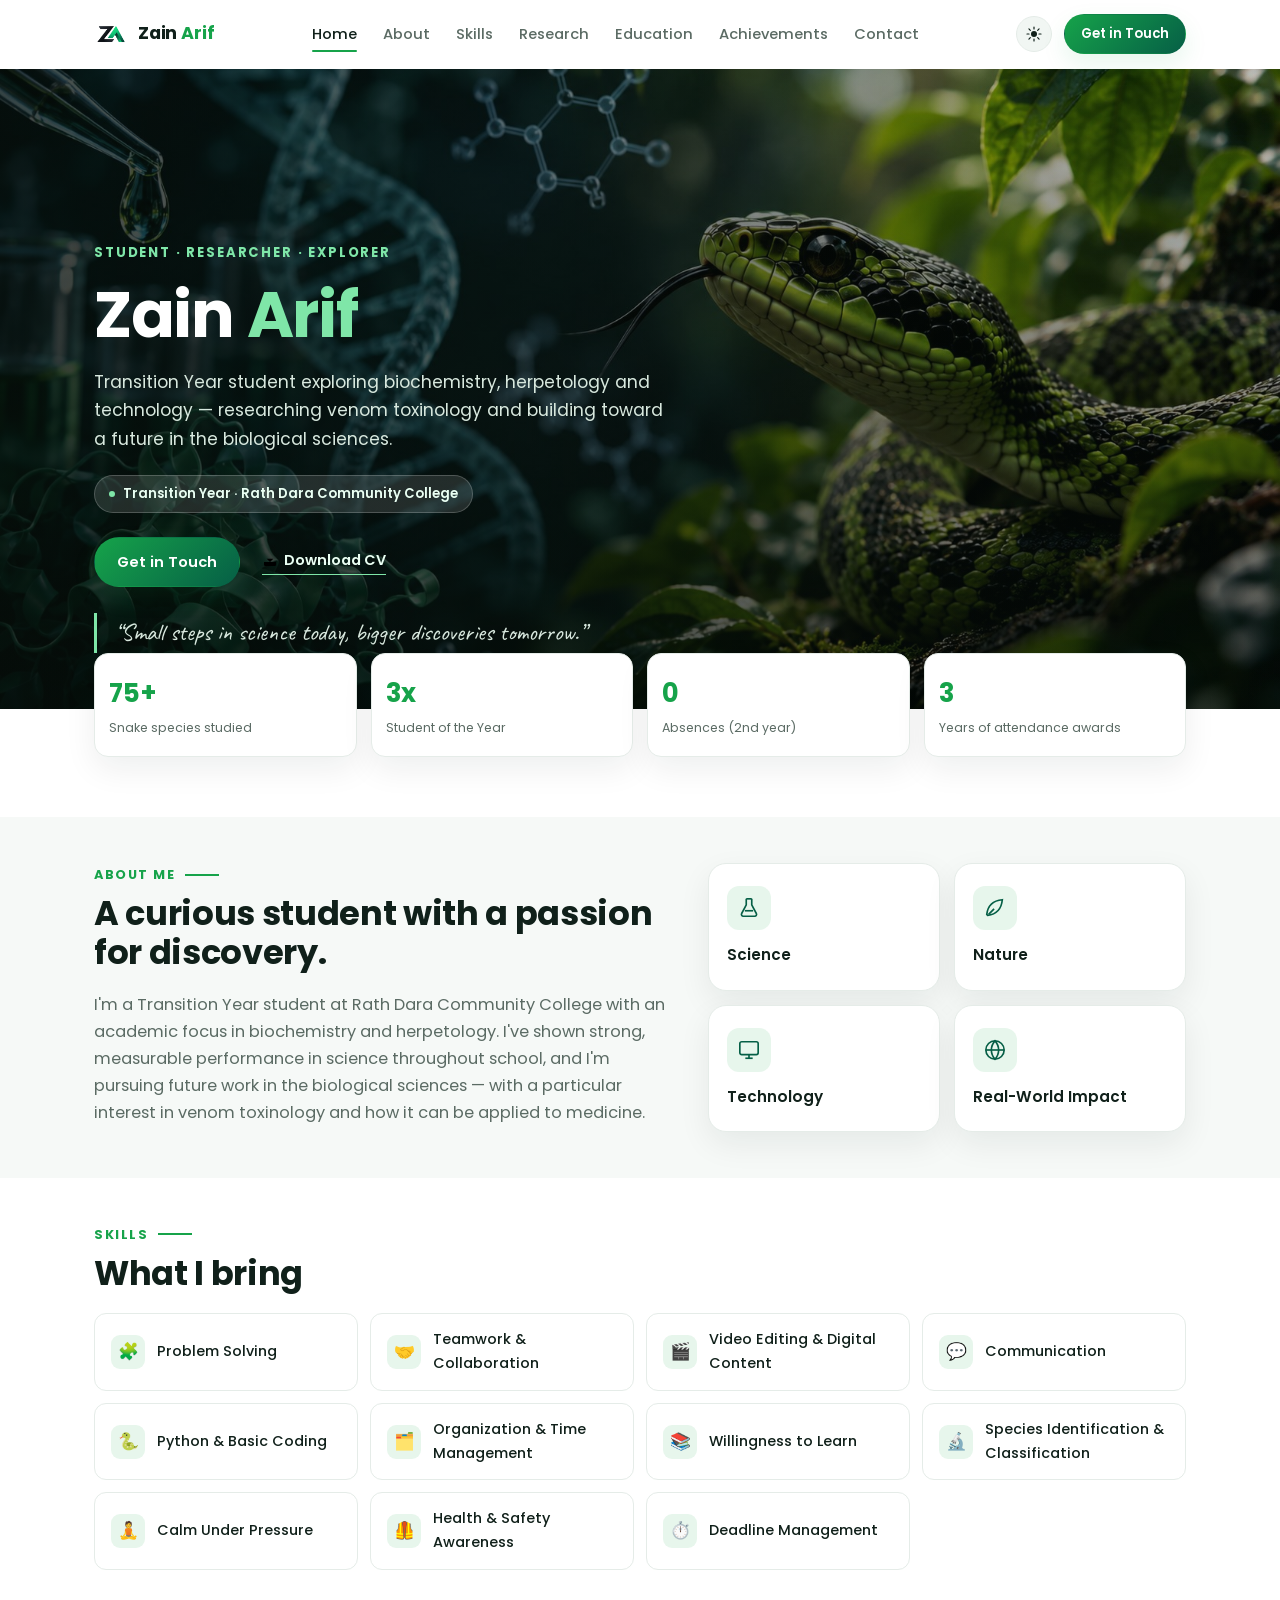
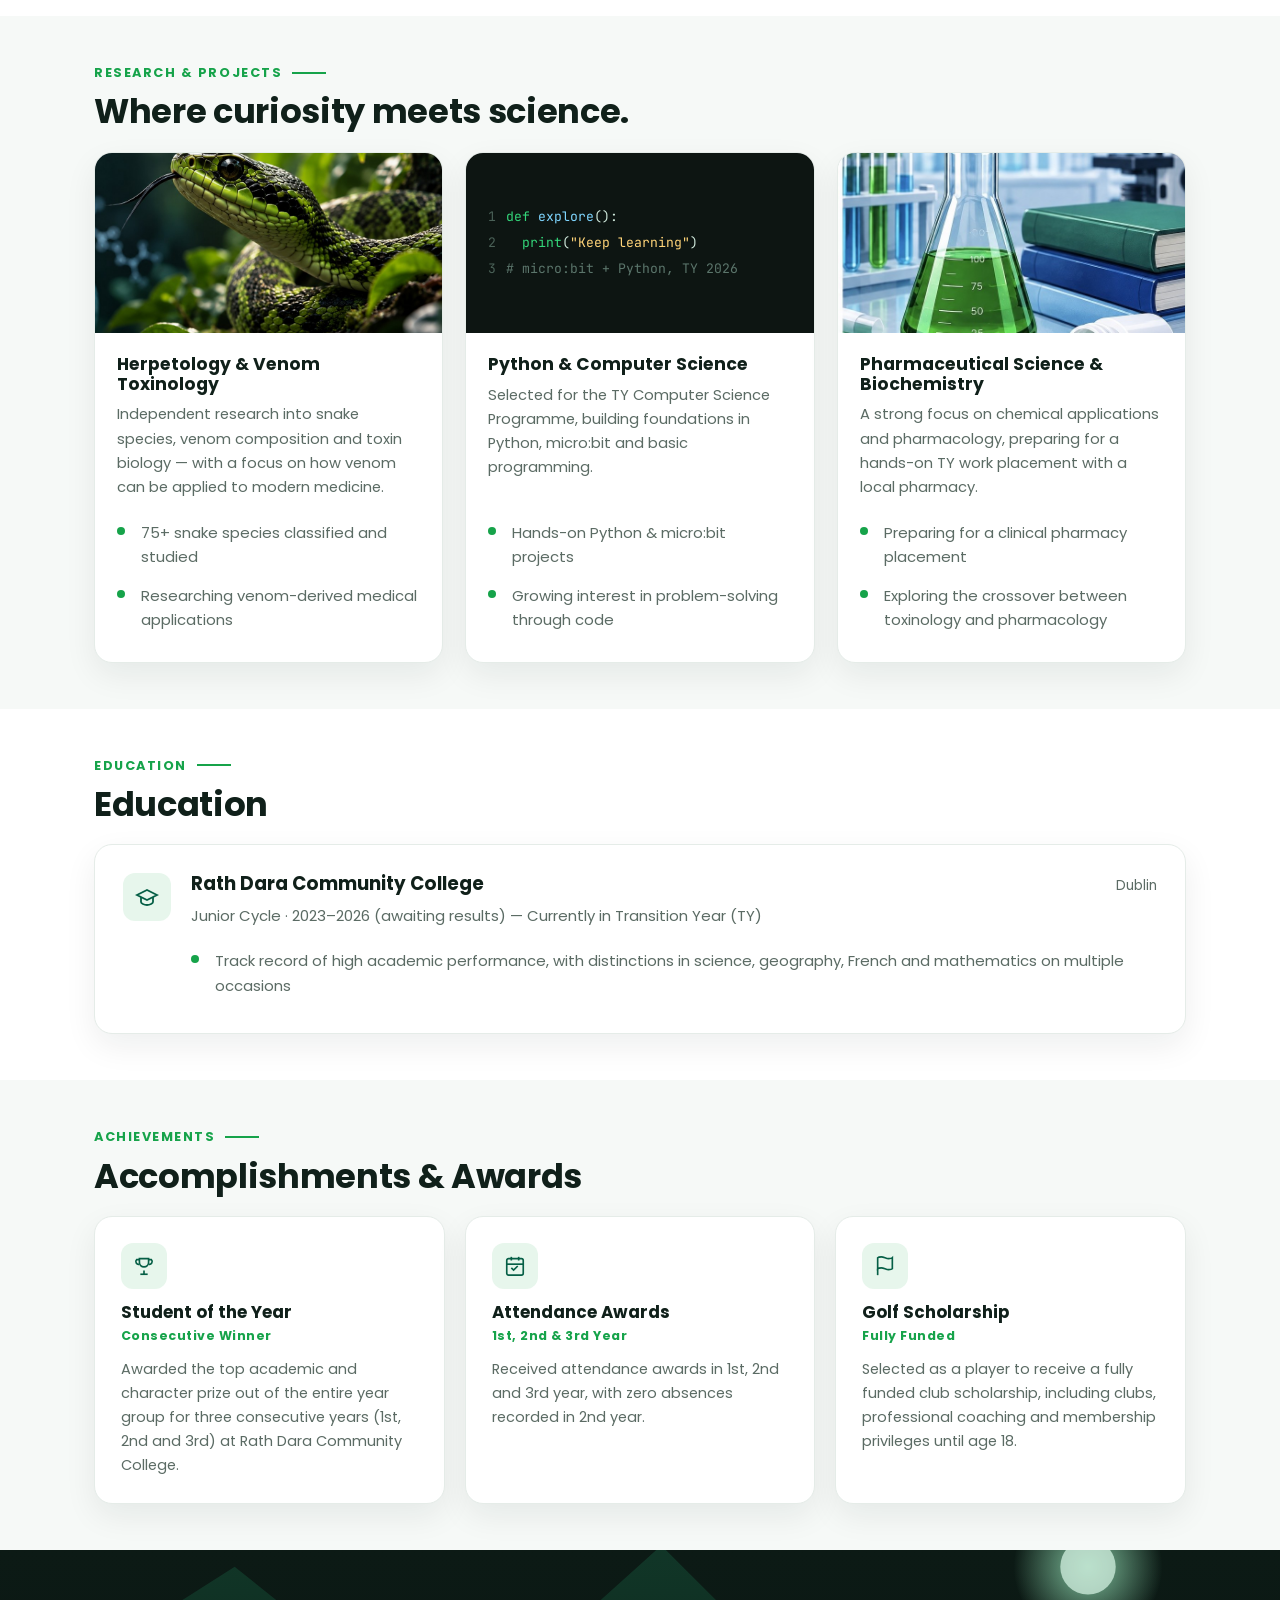
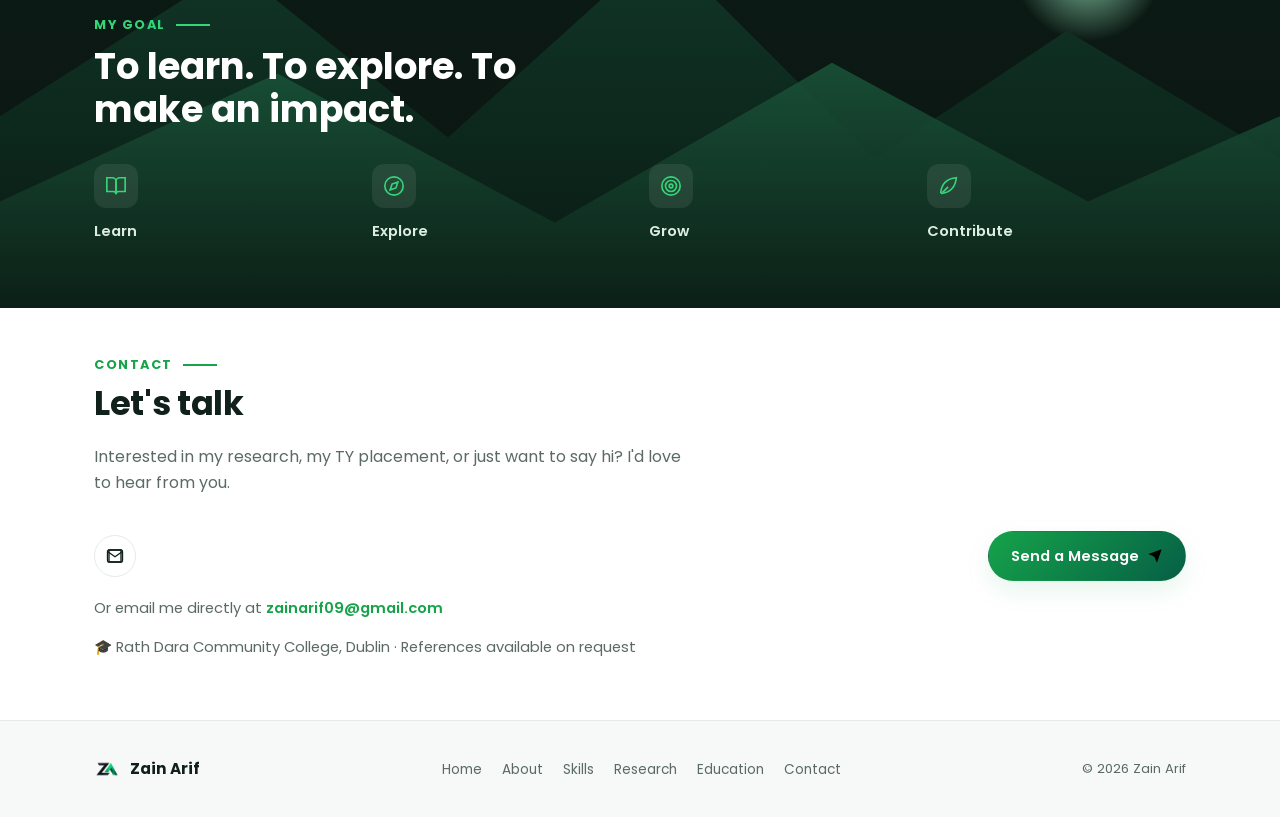
==== index.html @ 638883f6 "Add root favicon.ico and cache-bust icon links The PNG favicons (from the ZA logo) were already wire" ====
<!DOCTYPE html>
<html lang="en">
<head>
<meta charset="UTF-8">
<meta name="viewport" content="width=device-width, initial-scale=1.0">
<title>Zain Arif — Herpetology, Biochemistry &amp; Toxinology</title>
<meta name="description" content="Zain Arif — Transition Year student at Rath Dara Community College. Aspiring biochemist and herpetologist researching venom toxinology.">
<link rel="icon" href="favicon.ico?v=2" sizes="any">
<link rel="icon" type="image/png" sizes="32x32" href="assets/favicon-32.png?v=2">
<link rel="icon" type="image/png" sizes="16x16" href="assets/favicon-16.png?v=2">
<link rel="apple-touch-icon" href="assets/apple-touch-icon.png?v=2">
<link rel="preconnect" href="https://fonts.googleapis.com">
<link rel="preconnect" href="https://fonts.gstatic.com" crossorigin>
<link href="https://fonts.googleapis.com/css2?family=Poppins:wght@400;500;600;700&family=Caveat:wght@600&family=JetBrains+Mono:wght@400;500&display=swap" rel="stylesheet">
<link rel="stylesheet" href="css/style.css?v=9">
</head>
<body>

<!-- Icon sprite -->
<svg style="display:none" aria-hidden="true">
  <symbol id="i-flask" viewBox="0 0 24 24"><path d="M9 2v6.5L4 18a2 2 0 0 0 1.8 3h12.4a2 2 0 0 0 1.8-3l-5-9.5V2" stroke-linejoin="round"/><path d="M9 2h6"/><path d="M7.5 15h9"/></symbol>
  <symbol id="i-leaf" viewBox="0 0 24 24"><path d="M4 20c9-1 15-7 16-17-10 1-16 7-17 16z"/><path d="M5 19l6-6"/></symbol>
  <symbol id="i-monitor" viewBox="0 0 24 24"><rect x="2" y="3" width="20" height="14" rx="2"/><line x1="8" y1="21" x2="16" y2="21"/><line x1="12" y1="17" x2="12" y2="21"/></symbol>
  <symbol id="i-globe" viewBox="0 0 24 24"><circle cx="12" cy="12" r="10"/><line x1="2" y1="12" x2="22" y2="12"/><path d="M12 2a15.3 15.3 0 0 1 4 10 15.3 15.3 0 0 1-4 10 15.3 15.3 0 0 1-4-10 15.3 15.3 0 0 1 4-10z"/></symbol>
  <symbol id="i-book" viewBox="0 0 24 24"><path d="M2 3h6a4 4 0 0 1 4 4v14a3 3 0 0 0-3-3H2z"/><path d="M22 3h-6a4 4 0 0 0-4 4v14a3 3 0 0 1 3-3h7z"/></symbol>
  <symbol id="i-compass" viewBox="0 0 24 24"><circle cx="12" cy="12" r="10"/><polygon points="16.24 7.76 14.12 14.12 7.76 16.24 9.88 9.88 16.24 7.76"/></symbol>
  <symbol id="i-target" viewBox="0 0 24 24"><circle cx="12" cy="12" r="10"/><circle cx="12" cy="12" r="6"/><circle cx="12" cy="12" r="2"/></symbol>
  <symbol id="i-cap" viewBox="0 0 24 24"><path d="M22 10L12 5 2 10l10 5 10-5z"/><path d="M6 12v5c0 1.5 3 3 6 3s6-1.5 6-3v-5"/></symbol>
  <symbol id="i-trophy" viewBox="0 0 24 24"><path d="M7 4h10v4a5 5 0 0 1-10 0V4z"/><path d="M7 5H4a3 3 0 0 0 3 5"/><path d="M17 5h3a3 3 0 0 1-3 5"/><path d="M8 21h8"/><path d="M12 17v4"/></symbol>
  <symbol id="i-calendar" viewBox="0 0 24 24"><rect x="3" y="4" width="18" height="18" rx="2"/><line x1="16" y1="2" x2="16" y2="6"/><line x1="8" y1="2" x2="8" y2="6"/><line x1="3" y1="10" x2="21" y2="10"/><polyline points="8 14 10.5 16.5 15 12"/></symbol>
  <symbol id="i-flag" viewBox="0 0 24 24"><path d="M4 15s1-1 4-1 5 2 8 2 4-1 4-1V3s-1 1-4 1-5-2-8-2-4 1-4 1z"/><line x1="4" y1="22" x2="4" y2="15"/></symbol>
  <symbol id="i-download" viewBox="0 0 24 24"><path d="M21 15v4a2 2 0 0 1-2 2H5a2 2 0 0 1-2-2v-4"/><polyline points="7 10 12 15 17 10"/><line x1="12" y1="15" x2="12" y2="3"/></symbol>
  <symbol id="i-arrow" viewBox="0 0 24 24"><line x1="5" y1="12" x2="19" y2="12"/><polyline points="12 5 19 12 12 19"/></symbol>
  <symbol id="i-send" viewBox="0 0 24 24"><line x1="22" y1="2" x2="11" y2="13"/><polygon points="22 2 15 22 11 13 2 9 22 2"/></symbol>
  <symbol id="i-mail" viewBox="0 0 24 24"><path d="M4 4h16v16H4z" fill="none"/><path d="M22 6c0-1.1-.9-2-2-2H4c-1.1 0-2 .9-2 2v12c0 1.1.9 2 2 2h16c1.1 0 2-.9 2-2z"/><polyline points="22 6 12 13 2 6"/></symbol>
  <symbol id="i-wave" viewBox="0 0 24 24"><path d="M2 12c2-4 4-4 6 0s4 4 6 0 4-4 6 0"/></symbol>
  <symbol id="i-code" viewBox="0 0 24 24"><polyline points="16 18 22 12 16 6"/><polyline points="8 6 2 12 8 18"/></symbol>
</svg>

<div class="progress-bar" id="progressBar"></div>

<header class="nav-wrap" id="navWrap">
  <nav class="nav container">
    <a href="#home" class="brand">
      <img src="assets/logo-mark.png" alt="Zain Arif logo" class="brand-mark">
      <span class="brand-name">Zain <span class="accent">Arif</span></span>
    </a>
    <ul class="nav-links" id="navLinks">
      <li><a href="#home" class="nav-link active" data-link>Home</a></li>
      <li><a href="#about" class="nav-link" data-link>About</a></li>
      <li><a href="#skills" class="nav-link" data-link>Skills</a></li>
      <li><a href="#research" class="nav-link" data-link>Research</a></li>
      <li><a href="#education" class="nav-link" data-link>Education</a></li>
      <li><a href="#achievements" class="nav-link" data-link>Achievements</a></li>
      <li><a href="#contact" class="nav-link" data-link>Contact</a></li>
    </ul>
    <div class="nav-actions">
      <button id="themeToggle" class="icon-btn" aria-label="Toggle theme" title="Toggle theme">
        <svg id="themeIconSun" viewBox="0 0 24 24" width="16" height="16"><circle cx="12" cy="12" r="4.5"/><g stroke-width="1.8"><line x1="12" y1="1.5" x2="12" y2="4.5"/><line x1="12" y1="19.5" x2="12" y2="22.5"/><line x1="1.5" y1="12" x2="4.5" y2="12"/><line x1="19.5" y1="12" x2="22.5" y2="12"/><line x1="4.4" y1="4.4" x2="6.5" y2="6.5"/><line x1="17.5" y1="17.5" x2="19.6" y2="19.6"/><line x1="4.4" y1="19.6" x2="6.5" y2="17.5"/><line x1="17.5" y1="6.5" x2="19.6" y2="4.4"/></g></svg>
      </button>
      <a href="#contact" class="btn btn-primary btn-sm nav-cta">Get in Touch</a>
      <button class="hamburger" id="hamburger" aria-label="Open menu">
        <span></span><span></span><span></span>
      </button>
    </div>
  </nav>
</header>

<main>

  <!-- HERO -->
  <section id="home" class="hero">
    <div class="hero-banner reveal">
      <img src="assets/images/hero-banner.jpg" alt="Snake in its natural habitat surrounded by DNA strands, molecules and lab glassware — biochemistry meets herpetology" loading="eager">
      <div class="hero-banner-overlay"></div>
      <div class="hero-banner-inner container">
        <p class="eyebrow">Student · Researcher · Explorer</p>
        <h1>Zain <span class="accent">Arif</span></h1>
        <p class="hero-desc">
          Transition Year student exploring biochemistry, herpetology and technology —
          researching venom toxinology and building toward a future in the biological sciences.
        </p>
        <span class="hero-badge"><span class="dot"></span> Transition Year · Rath Dara Community College</span>
        <div class="hero-cta">
          <a href="#contact" class="btn btn-primary">Get in Touch</a>
          <a href="assets/Zain_Arif_CV.pdf" class="btn-link btn-link-light" download>
            <svg width="16" height="16"><use href="#i-download"/></svg> Download CV
          </a>
        </div>
        <p class="hero-quote">&ldquo;Small steps in science today, bigger discoveries tomorrow.&rdquo;</p>
      </div>
    </div>

    <div class="container">
      <div class="hero-stats reveal" style="--delay:.2s">
        <div class="stat-card">
          <span class="stat-num" data-count="75">0</span><span class="stat-suffix">+</span>
          <span class="stat-label">Snake species studied</span>
        </div>
        <div class="stat-card">
          <span class="stat-num" data-count="3">0</span><span class="stat-suffix">x</span>
          <span class="stat-label">Student of the Year</span>
        </div>
        <div class="stat-card">
          <span class="stat-num" data-count="0">0</span>
          <span class="stat-label">Absences (2nd year)</span>
        </div>
        <div class="stat-card">
          <span class="stat-num" data-count="3">0</span>
          <span class="stat-label">Years of attendance awards</span>
        </div>
      </div>
    </div>
  </section>

  <!-- ABOUT -->
  <section id="about" class="section alt">
    <div class="container about-grid">
      <div>
        <p class="section-tag reveal">About Me</p>
        <h2 class="section-title reveal">A curious student with a passion for discovery.</h2>
        <p class="about-text reveal" style="--delay:.05s">
          I'm a Transition Year student at Rath Dara Community College with an academic focus
          in biochemistry and herpetology. I've shown strong, measurable performance in science
          throughout school, and I'm pursuing future work in the biological sciences — with a
          particular interest in venom toxinology and how it can be applied to medicine.
        </p>
      </div>
      <div class="icon-grid">
        <div class="icon-card reveal">
          <div class="icon-circle"><svg><use href="#i-flask"/></svg></div>
          <h4>Science</h4>
        </div>
        <div class="icon-card reveal" style="--delay:.05s">
          <div class="icon-circle"><svg><use href="#i-leaf"/></svg></div>
          <h4>Nature</h4>
        </div>
        <div class="icon-card reveal" style="--delay:.1s">
          <div class="icon-circle"><svg><use href="#i-monitor"/></svg></div>
          <h4>Technology</h4>
        </div>
        <div class="icon-card reveal" style="--delay:.15s">
          <div class="icon-circle"><svg><use href="#i-globe"/></svg></div>
          <h4>Real-World Impact</h4>
        </div>
      </div>
    </div>
  </section>

  <!-- SKILLS -->
  <section id="skills" class="section">
    <div class="container">
      <p class="section-tag reveal">Skills</p>
      <h2 class="section-title reveal">What I bring</h2>
      <div class="skills-grid" id="skillsGrid"></div>
    </div>
  </section>

  <!-- RESEARCH & PROJECTS -->
  <section id="research" class="section alt">
    <div class="container">
      <p class="section-tag reveal">Research &amp; Projects</p>
      <h2 class="section-title reveal">Where curiosity meets science.</h2>

      <div class="project-grid">
        <div class="project-card reveal">
          <div class="project-media">
            <img src="assets/images/snake-card.jpg" alt="Close-up of a green pit viper, part of Zain's herpetology research" loading="lazy">
          </div>
          <div class="project-body">
            <h3>Herpetology &amp; Venom Toxinology</h3>
            <p>Independent research into snake species, venom composition and toxin biology — with a focus on how venom can be applied to modern medicine.</p>
            <ul class="check-list">
              <li>75+ snake species classified and studied</li>
              <li>Researching venom-derived medical applications</li>
            </ul>
          </div>
        </div>

        <div class="project-card reveal" style="--delay:.1s">
          <div class="project-media">
            <div class="code-card">
              <div class="ln"><span class="ln-num">1</span><span><span class="kw">def</span> <span class="fn">explore</span>():</span></div>
              <div class="ln"><span class="ln-num">2</span><span>&nbsp;&nbsp;<span class="kw">print</span>(<span class="str">"Keep learning"</span>)</span></div>
              <div class="ln"><span class="ln-num">3</span><span><span class="cm"># micro:bit + Python, TY 2026</span></span></div>
            </div>
          </div>
          <div class="project-body">
            <h3>Python &amp; Computer Science</h3>
            <p>Selected for the TY Computer Science Programme, building foundations in Python, micro:bit and basic programming.</p>
            <ul class="check-list">
              <li>Hands-on Python &amp; micro:bit projects</li>
              <li>Growing interest in problem-solving through code</li>
            </ul>
          </div>
        </div>

        <div class="project-card reveal" style="--delay:.2s">
          <div class="project-media">
            <img src="assets/images/pharma-card.jpg" alt="Lab flask with green liquid, test tubes, books and a microscope, representing pharmaceutical science and biochemistry" loading="lazy">
          </div>
          <div class="project-body">
            <h3>Pharmaceutical Science &amp; Biochemistry</h3>
            <p>A strong focus on chemical applications and pharmacology, preparing for a hands-on TY work placement with a local pharmacy.</p>
            <ul class="check-list">
              <li>Preparing for a clinical pharmacy placement</li>
              <li>Exploring the crossover between toxinology and pharmacology</li>
            </ul>
          </div>
        </div>
      </div>
    </div>
  </section>

  <!-- EDUCATION -->
  <section id="education" class="section">
    <div class="container">
      <p class="section-tag reveal">Education</p>
      <h2 class="section-title reveal">Education</h2>
      <div class="edu-card reveal">
        <div class="edu-icon"><svg><use href="#i-cap"/></svg></div>
        <div>
          <div class="edu-head">
            <h3>Rath Dara Community College</h3>
            <span class="edu-loc">Dublin</span>
          </div>
          <p class="edu-sub">Junior Cycle · 2023–2026 (awaiting results) — Currently in Transition Year (TY)</p>
          <ul class="check-list">
            <li>Track record of high academic performance, with distinctions in science, geography, French and mathematics on multiple occasions</li>
          </ul>
        </div>
      </div>
    </div>
  </section>

  <!-- ACHIEVEMENTS -->
  <section id="achievements" class="section alt">
    <div class="container">
      <p class="section-tag reveal">Achievements</p>
      <h2 class="section-title reveal">Accomplishments &amp; Awards</h2>

      <div class="award-grid">
        <div class="award-card reveal">
          <div class="award-icon"><svg><use href="#i-trophy"/></svg></div>
          <h3>Student of the Year</h3>
          <p class="award-note">Consecutive Winner</p>
          <p>Awarded the top academic and character prize out of the entire year group for three consecutive years (1st, 2nd and 3rd) at Rath Dara Community College.</p>
        </div>
        <div class="award-card reveal" style="--delay:.1s">
          <div class="award-icon"><svg><use href="#i-calendar"/></svg></div>
          <h3>Attendance Awards</h3>
          <p class="award-note">1st, 2nd &amp; 3rd Year</p>
          <p>Received attendance awards in 1st, 2nd and 3rd year, with zero absences recorded in 2nd year.</p>
        </div>
        <div class="award-card reveal" style="--delay:.2s">
          <div class="award-icon"><svg><use href="#i-flag"/></svg></div>
          <h3>Golf Scholarship</h3>
          <p class="award-note">Fully Funded</p>
          <p>Selected as a player to receive a fully funded club scholarship, including clubs, professional coaching and membership privileges until age 18.</p>
        </div>
      </div>
    </div>
  </section>

  <!-- GOAL BANNER -->
  <section class="goal-section">
    <div class="goal-bg">
      <svg viewBox="0 0 1200 400" preserveAspectRatio="xMidYMax slice">
        <defs>
          <linearGradient id="mGrad1" x1="0" y1="0" x2="0" y2="1">
            <stop offset="0%" stop-color="#123a2a"/>
            <stop offset="100%" stop-color="#0a1a13"/>
          </linearGradient>
          <linearGradient id="mGrad2" x1="0" y1="0" x2="0" y2="1">
            <stop offset="0%" stop-color="#1c5c3f"/>
            <stop offset="100%" stop-color="#0d2318"/>
          </linearGradient>
          <radialGradient id="moonGrad" cx="50%" cy="50%" r="50%">
            <stop offset="0%" stop-color="#9be8bd" stop-opacity=".9"/>
            <stop offset="100%" stop-color="#9be8bd" stop-opacity="0"/>
          </radialGradient>
        </defs>
        <circle cx="1020" cy="80" r="70" fill="url(#moonGrad)"/>
        <circle cx="1020" cy="80" r="26" fill="#dfffee" fill-opacity=".8"/>
        <polygon points="0,400 0,220 220,80 420,240 620,60 820,260 1000,140 1200,260 1200,400" fill="url(#mGrad1)"/>
        <polygon points="0,400 0,300 260,180 520,320 780,170 1020,300 1200,220 1200,400" fill="url(#mGrad2)" opacity=".85"/>
      </svg>
    </div>
    <div class="container goal-content">
      <p class="section-tag reveal">My Goal</p>
      <h2 class="goal-title reveal">To learn. To explore. To make an impact.</h2>
      <div class="goal-grid">
        <div class="goal-item reveal">
          <div class="goal-icon"><svg><use href="#i-book"/></svg></div>
          <span>Learn</span>
        </div>
        <div class="goal-item reveal" style="--delay:.05s">
          <div class="goal-icon"><svg><use href="#i-compass"/></svg></div>
          <span>Explore</span>
        </div>
        <div class="goal-item reveal" style="--delay:.1s">
          <div class="goal-icon"><svg><use href="#i-target"/></svg></div>
          <span>Grow</span>
        </div>
        <div class="goal-item reveal" style="--delay:.15s">
          <div class="goal-icon"><svg><use href="#i-leaf"/></svg></div>
          <span>Contribute</span>
        </div>
      </div>
    </div>
  </section>

  <!-- CONTACT -->
  <section id="contact" class="section contact-section">
    <div class="container">
      <p class="section-tag reveal">Contact</p>
      <h2 class="section-title reveal">Let's talk</h2>
      <p class="contact-lead reveal">
        Interested in my research, my TY placement, or just want to say hi? I'd love to hear from you.
      </p>

      <div class="contact-row reveal">
        <div class="social-row">
          <a class="social-btn" href="mailto:zainarif09@gmail.com" aria-label="Email"><svg><use href="#i-mail"/></svg></a>
        </div>
        <a href="mailto:zainarif09@gmail.com" class="btn btn-primary">
          Send a Message <svg width="16" height="16"><use href="#i-send"/></svg>
        </a>
      </div>
      <p class="contact-email reveal">Or email me directly at <a href="mailto:zainarif09@gmail.com">zainarif09@gmail.com</a></p>
      <p class="contact-email reveal">🎓 Rath Dara Community College, Dublin &middot; References available on request</p>
    </div>
  </section>

</main>

<footer class="site-footer">
  <div class="container footer-inner">
    <div class="footer-brand">
      <img src="assets/logo-mark.png" alt="Zain Arif logo">
      <span>Zain Arif</span>
    </div>
    <ul class="footer-links">
      <li><a href="#home">Home</a></li>
      <li><a href="#about">About</a></li>
      <li><a href="#skills">Skills</a></li>
      <li><a href="#research">Research</a></li>
      <li><a href="#education">Education</a></li>
      <li><a href="#contact">Contact</a></li>
    </ul>
    <p class="footer-copy">&copy; <span id="year"></span> Zain Arif</p>
  </div>
</footer>

<script src="js/script.js?v=9"></script>
</body>
</html>
---- css/style.css ----
/* ===== Design tokens ===== */
:root {
  --bg: #ffffff;
  --bg-alt: #f6f9f7;
  --surface: #ffffff;
  --surface-2: #f1f6f3;
  --border: #e5ece8;
  --text: #10201a;
  --text-dim: #5b6b64;
  --accent: #16a34a;
  --accent-dark: #065f46;
  --accent-soft: rgba(22, 163, 74, 0.10);
  --shadow: 0 12px 32px rgba(16, 32, 26, .07);
  --radius: 18px;
  --font: 'Poppins', system-ui, -apple-system, Segoe UI, Roboto, sans-serif;
  --accent-font: 'Caveat', cursive;
  --maxw: 1140px;
}

:root[data-theme="dark"] {
  --bg: #0b1210;
  --bg-alt: #0e1714;
  --surface: #121c18;
  --surface-2: #17251f;
  --border: #223129;
  --text: #eef4f0;
  --text-dim: #9db2a8;
  --accent: #34d67a;
  --accent-dark: #0f9d58;
  --accent-soft: rgba(52, 214, 122, 0.14);
  --shadow: 0 12px 32px rgba(0,0,0,.4);
}

* { box-sizing: border-box; }
html { scroll-behavior: smooth; }
body {
  margin: 0;
  background: var(--bg);
  color: var(--text);
  font-family: var(--font);
  line-height: 1.65;
  -webkit-font-smoothing: antialiased;
  transition: background .3s ease, color .3s ease;
  overflow-x: hidden;
}

.container { max-width: var(--maxw); margin: 0 auto; padding: 0 24px; }

a { color: inherit; text-decoration: none; }
ul { padding: 0; margin: 0; list-style: none; }
h1, h2, h3 { line-height: 1.15; margin: 0; font-weight: 700; }
img { max-width: 100%; display: block; }

/* ===== Progress bar ===== */
.progress-bar {
  position: fixed;
  top: 0; left: 0;
  height: 3px;
  width: 0%;
  background: linear-gradient(90deg, var(--accent), var(--accent-dark));
  z-index: 1000;
  transition: width .1s ease-out;
}

/* ===== Nav ===== */
.nav-wrap {
  position: sticky;
  top: 0;
  z-index: 100;
  backdrop-filter: blur(10px);
  background: color-mix(in srgb, var(--bg) 85%, transparent);
  border-bottom: 1px solid transparent;
  transition: border-color .3s ease, background .3s ease;
}
.nav-wrap.scrolled { border-bottom-color: var(--border); }
.nav {
  display: flex;
  align-items: center;
  justify-content: space-between;
  padding: 14px 24px;
}
.brand { display: flex; align-items: center; gap: 10px; }
.brand-mark { width: 34px; height: 34px; }
.brand-name { font-weight: 700; font-size: 1.1rem; letter-spacing: -.01em; }
.brand-name .accent { color: var(--accent); }

.nav-links {
  display: flex;
  gap: 26px;
}
.nav-link {
  font-size: .92rem;
  font-weight: 500;
  color: var(--text-dim);
  position: relative;
  padding: 4px 0;
  transition: color .2s ease;
}
.nav-link:hover, .nav-link.active { color: var(--text); }
.nav-link.active::after {
  content: '';
  position: absolute;
  left: 0; right: 0; bottom: -4px;
  height: 2px;
  background: var(--accent);
  border-radius: 2px;
}
.nav-actions { display: flex; align-items: center; gap: 12px; }
.icon-btn {
  background: var(--surface-2);
  border: 1px solid var(--border);
  color: var(--text);
  width: 36px; height: 36px;
  border-radius: 50%;
  display: grid;
  place-items: center;
  cursor: pointer;
  transition: border-color .2s ease, transform .2s ease;
  flex-shrink: 0;
}
.icon-btn:hover { border-color: var(--accent); transform: translateY(-1px); }
.icon-btn svg { fill: none; stroke: currentColor; stroke-linecap: round; }
.icon-btn svg circle { fill: currentColor; stroke: none; }

.hamburger {
  display: none;
  flex-direction: column;
  gap: 5px;
  background: none;
  border: none;
  cursor: pointer;
  padding: 6px;
}
.hamburger span {
  width: 22px; height: 2px;
  background: var(--text);
  border-radius: 2px;
  transition: transform .25s ease, opacity .25s ease;
}
.hamburger.open span:nth-child(1) { transform: translateY(7px) rotate(45deg); }
.hamburger.open span:nth-child(2) { opacity: 0; }
.hamburger.open span:nth-child(3) { transform: translateY(-7px) rotate(-45deg); }

/* ===== Buttons ===== */
.btn {
  display: inline-flex;
  align-items: center;
  gap: 8px;
  padding: 12px 22px;
  border-radius: 999px;
  font-weight: 600;
  font-size: .92rem;
  cursor: pointer;
  transition: transform .2s ease, box-shadow .2s ease, background .2s ease;
  border: 1px solid transparent;
  white-space: nowrap;
}
.btn-primary {
  background: linear-gradient(135deg, var(--accent), var(--accent-dark));
  color: #ffffff;
  box-shadow: 0 10px 24px var(--accent-soft);
}
.btn-primary:hover { transform: translateY(-2px); box-shadow: 0 14px 30px var(--accent-soft); }
.btn-ghost {
  border-color: var(--border);
  color: var(--text);
  background: var(--surface);
}
.btn-ghost:hover { border-color: var(--accent); color: var(--accent); transform: translateY(-2px); }
.btn-sm { padding: 8px 16px; font-size: .82rem; }
.btn-link {
  display: inline-flex;
  align-items: center;
  gap: 6px;
  color: var(--accent);
  font-weight: 600;
  font-size: .9rem;
  border-bottom: 1.5px solid var(--accent);
  padding-bottom: 2px;
  transition: gap .2s ease;
}
.btn-link:hover { gap: 10px; }

/* ===== Hero ===== */
.hero { position: relative; z-index: 1; padding: 0 0 60px; overflow: hidden; }

.hero-banner {
  position: relative;
  width: 100%;
  min-height: 640px;
  display: grid;
  grid-template-columns: minmax(0, 1fr);
  align-items: end;
  overflow: hidden;
}
.hero-banner img {
  position: absolute;
  inset: 0;
  width: 100%;
  height: 100%;
  object-fit: cover;
  object-position: 64% 40%;
}
.hero-banner-overlay {
  position: absolute;
  inset: 0;
  background: linear-gradient(90deg, rgba(6,14,10,.72) 0%, rgba(6,14,10,.4) 55%, rgba(6,14,10,.15) 100%),
              linear-gradient(180deg, rgba(6,14,10,.1) 0%, rgba(5,12,9,.55) 100%);
}
.hero-banner-inner {
  position: relative;
  z-index: 1;
  width: 100%;
  padding: 60px 24px 56px;
  color: #f4faf6;
  display: flex;
  flex-direction: column;
  align-items: flex-start;
  text-align: left;
}
.eyebrow {
  color: #7fe6a8;
  font-size: .82rem;
  font-weight: 700;
  letter-spacing: .14em;
  text-transform: uppercase;
  margin: 0 0 14px;
}
.hero h1 {
  font-size: clamp(2.6rem, 5.4vw, 4rem);
  letter-spacing: -.02em;
  margin-bottom: 16px;
  color: #ffffff;
}
.accent { color: var(--accent); }
.hero-banner-inner .accent { color: #7fe6a8; }
.hero-desc {
  color: #d8e8de;
  max-width: 52ch;
  font-size: 1.08rem;
  margin: 0 0 22px;
}
.hero-badge {
  display: inline-flex;
  align-items: center;
  gap: 8px;
  background: rgba(255,255,255,.12);
  border: 1px solid rgba(255,255,255,.2);
  color: #eafff3;
  padding: 7px 14px;
  border-radius: 999px;
  font-size: .82rem;
  font-weight: 600;
  margin-bottom: 24px;
}
.hero-badge .dot { width: 6px; height: 6px; border-radius: 50%; background: #7fe6a8; flex-shrink: 0; }
.hero-cta { display: flex; align-items: center; gap: 22px; flex-wrap: wrap; margin-bottom: 26px; }
.btn-link-light { color: #eafff3; border-bottom-color: #7fe6a8; }
.btn-link-light:hover { color: #7fe6a8; }
.hero-quote {
  font-family: var(--accent-font);
  font-size: 1.5rem;
  color: #d8e8de;
  margin: 0;
  padding-left: 18px;
  border-left: 3px solid #7fe6a8;
}

@media (max-width: 760px) {
  .hero-banner { min-height: 560px; }
  .hero-banner img { object-position: 65% 35%; }
  .hero-banner-overlay {
    background: linear-gradient(180deg, rgba(6,14,10,.4) 0%, rgba(6,14,10,.6) 45%, rgba(5,12,9,.94) 100%);
  }
  .hero-banner-inner { align-items: center; text-align: center; }
  .hero-cta { justify-content: center; }
  .hero-quote { text-align: center; border-left: none; padding-left: 0; margin: 0 auto; }
}

.hero-stats {
  position: relative;
  z-index: 2;
  display: grid;
  grid-template-columns: repeat(4, 1fr);
  gap: 14px;
  margin-top: -56px;
}
@media (max-width: 760px) {
  .hero-stats { margin-top: -40px; grid-template-columns: 1fr 1fr; }
}
.stat-card {
  background: var(--surface);
  border: 1px solid var(--border);
  border-radius: 14px;
  padding: 18px 14px;
  text-align: left;
  box-shadow: var(--shadow);
}
.stat-num, .stat-suffix {
  font-family: var(--font);
  font-size: 1.6rem;
  font-weight: 700;
  color: var(--accent);
}
.stat-label { display: block; color: var(--text-dim); font-size: .78rem; margin-top: 4px; }

/* ===== Sections ===== */
.section { position: relative; z-index: 1; padding: 46px 0; }
.section.alt { background: var(--bg-alt); }
.section-tag {
  color: var(--accent);
  font-size: .8rem;
  font-weight: 700;
  letter-spacing: .12em;
  text-transform: uppercase;
  margin: 0 0 10px;
  display: flex;
  align-items: center;
  gap: 10px;
}
.section-tag::after {
  content: '';
  height: 2px;
  width: 34px;
  background: var(--accent);
  display: inline-block;
}
.section-title {
  font-size: clamp(1.6rem, 3vw, 2.1rem);
  margin-bottom: 20px;
  letter-spacing: -.01em;
}

/* About */
.about-grid {
  display: grid;
  grid-template-columns: 1.2fr 1fr;
  gap: 40px;
  align-items: center;
}
.about-text { color: var(--text-dim); font-size: 1.02rem; margin-bottom: 4px; }
.icon-grid {
  display: grid;
  grid-template-columns: 1fr 1fr;
  gap: 14px;
}
.icon-card {
  background: var(--surface);
  border: 1px solid var(--border);
  border-radius: var(--radius);
  padding: 22px 18px;
  box-shadow: var(--shadow);
  transition: transform .2s ease, border-color .2s ease;
}
.icon-card:hover { transform: translateY(-4px); border-color: var(--accent); }
.icon-circle {
  width: 44px; height: 44px;
  border-radius: 12px;
  background: var(--accent-soft);
  display: grid;
  place-items: center;
  margin-bottom: 12px;
  color: var(--accent-dark);
}
:root[data-theme="dark"] .icon-circle { color: var(--accent); }
.icon-circle svg { width: 22px; height: 22px; stroke: currentColor; fill: none; stroke-width: 1.8; }
.icon-card h4 { font-size: .95rem; margin: 0; font-weight: 600; }

/* Skills */
.skills-grid {
  display: grid;
  grid-template-columns: repeat(auto-fill, minmax(220px, 1fr));
  gap: 12px;
}
.skill-chip {
  background: var(--surface);
  border: 1px solid var(--border);
  border-radius: 12px;
  padding: 14px 16px;
  display: flex;
  align-items: center;
  gap: 12px;
  transition: transform .2s ease, border-color .2s ease, background .2s ease;
}
.skill-chip:hover { transform: translateY(-3px); border-color: var(--accent); background: var(--surface-2); }
.skill-chip .ico {
  width: 34px; height: 34px;
  border-radius: 9px;
  background: var(--accent-soft);
  display: grid;
  place-items: center;
  font-size: 1.05rem;
  flex-shrink: 0;
}
.skill-chip span.label { font-size: .9rem; font-weight: 500; }

/* Project / research cards */
.project-grid {
  display: grid;
  grid-template-columns: repeat(3, 1fr);
  gap: 22px;
}
.project-card {
  background: var(--surface);
  border: 1px solid var(--border);
  border-radius: var(--radius);
  overflow: hidden;
  box-shadow: var(--shadow);
  transition: transform .25s ease, box-shadow .25s ease;
  display: flex;
  flex-direction: column;
}
.project-card:hover { transform: translateY(-6px); }
.project-media {
  height: 180px;
  display: flex;
  align-items: center;
  justify-content: center;
  background: linear-gradient(160deg, var(--surface-2), var(--bg-alt));
  overflow: hidden;
}
.project-media svg { width: 100%; height: 100%; }
.project-media img { width: 100%; height: 100%; object-fit: cover; }
.project-body { padding: 22px; flex: 1; display: flex; flex-direction: column; }
.project-body h3 { font-size: 1.08rem; margin-bottom: 8px; }
.project-body p { color: var(--text-dim); font-size: .92rem; margin: 0 0 14px; flex: 1; }

/* Code snippet mock */
.code-card {
  width: 100%; height: 100%;
  background: #0d1512;
  padding: 20px 22px;
  font-family: 'JetBrains Mono', ui-monospace, monospace;
  font-size: .82rem;
  color: #cfe8db;
  display: flex;
  flex-direction: column;
  justify-content: center;
  gap: 4px;
}
.code-card .ln { display: flex; gap: 10px; }
.code-card .ln-num { color: #4a6157; user-select: none; }
.code-card .kw { color: #34d67a; }
.code-card .fn { color: #7fd6ff; }
.code-card .str { color: #ffd479; }
.code-card .cm { color: #5b756b; }

/* Check list */
.check-list li {
  position: relative;
  padding: 7px 0 7px 24px;
  color: var(--text-dim);
  font-size: .93rem;
}
.check-list li::before {
  content: '';
  position: absolute;
  left: 0; top: 13px;
  width: 8px; height: 8px;
  border-radius: 50%;
  background: var(--accent);
}

/* Timeline */
.timeline { position: relative; padding-left: 34px; }
.timeline::before {
  content: '';
  position: absolute;
  left: 5px; top: 6px; bottom: 6px;
  width: 2px;
  background: var(--border);
}
.timeline-item { position: relative; margin-bottom: 30px; }
.timeline-item:last-child { margin-bottom: 0; }
.timeline-dot {
  position: absolute;
  left: -34px; top: 4px;
  width: 34px; height: 34px;
  border-radius: 50%;
  background: var(--accent-soft);
  display: grid;
  place-items: center;
  color: var(--accent-dark);
}
:root[data-theme="dark"] .timeline-dot { color: var(--accent); }
.timeline-dot svg { width: 16px; height: 16px; stroke: currentColor; fill: none; stroke-width: 2; }
.timeline-content {
  background: var(--surface);
  border: 1px solid var(--border);
  border-radius: var(--radius);
  padding: 22px 24px;
  box-shadow: var(--shadow);
}
.timeline-date {
  color: var(--accent);
  font-size: .78rem;
  font-weight: 700;
  letter-spacing: .06em;
}
.timeline-content h3 { margin: 6px 0 2px; font-size: 1.1rem; }
.timeline-sub { color: var(--text-dim); font-size: .87rem; margin: 0 0 12px; }

/* Education */
.edu-card {
  background: var(--surface);
  border: 1px solid var(--border);
  border-radius: var(--radius);
  padding: 28px;
  box-shadow: var(--shadow);
  display: flex;
  gap: 20px;
  align-items: flex-start;
}
.edu-icon {
  width: 48px; height: 48px;
  border-radius: 12px;
  background: var(--accent-soft);
  color: var(--accent-dark);
  display: grid;
  place-items: center;
  flex-shrink: 0;
}
:root[data-theme="dark"] .edu-icon { color: var(--accent); }
.edu-icon svg { width: 24px; height: 24px; stroke: currentColor; fill: none; stroke-width: 1.8; }
.edu-head { display: flex; justify-content: space-between; align-items: baseline; flex-wrap: wrap; gap: 8px; }
.edu-head h3 { font-size: 1.15rem; }
.edu-loc { color: var(--text-dim); font-size: .85rem; }
.edu-sub { color: var(--text-dim); margin: 6px 0 14px; font-size: .93rem; }

/* Achievements */
.award-grid {
  display: grid;
  grid-template-columns: repeat(auto-fit, minmax(260px, 1fr));
  gap: 20px;
}
.award-card {
  background: var(--surface);
  border: 1px solid var(--border);
  border-radius: var(--radius);
  padding: 26px;
  box-shadow: var(--shadow);
  transition: transform .25s ease, border-color .25s ease;
}
.award-card:hover { transform: translateY(-6px); border-color: var(--accent); }
.award-icon {
  width: 46px; height: 46px;
  border-radius: 12px;
  background: var(--accent-soft);
  color: var(--accent-dark);
  display: grid;
  place-items: center;
  margin-bottom: 14px;
}
:root[data-theme="dark"] .award-icon { color: var(--accent); }
.award-icon svg { width: 22px; height: 22px; stroke: currentColor; fill: none; stroke-width: 1.8; }
.award-card h3 { font-size: 1.05rem; margin-bottom: 4px; }
.award-note {
  color: var(--accent);
  font-size: .78rem;
  font-weight: 700;
  letter-spacing: .04em;
  margin: 0 0 10px;
}
.award-card p:last-child { color: var(--text-dim); font-size: .91rem; margin: 0; }

/* Goal / impact banner */
.goal-section {
  position: relative;
  overflow: hidden;
  padding: 64px 0;
  color: #f2f8f4;
  background: linear-gradient(180deg, #0c1a15, #0a1512);
}
.goal-bg {
  position: absolute;
  inset: 0;
  z-index: 0;
  opacity: .9;
}
.goal-bg svg { width: 100%; height: 100%; }
.goal-content { position: relative; z-index: 1; }
.goal-section .section-tag { color: #34d67a; }
.goal-section .section-tag::after { background: #34d67a; }
.goal-title {
  font-size: clamp(1.6rem, 3.4vw, 2.3rem);
  max-width: 20ch;
  margin-bottom: 34px;
  color: #ffffff;
}
.goal-grid {
  display: grid;
  grid-template-columns: repeat(4, 1fr);
  gap: 18px;
}
.goal-item { text-align: left; }
.goal-icon {
  width: 44px; height: 44px;
  border-radius: 12px;
  background: rgba(255,255,255,.08);
  display: grid;
  place-items: center;
  margin-bottom: 10px;
  color: #34d67a;
}
.goal-icon svg { width: 22px; height: 22px; stroke: currentColor; fill: none; stroke-width: 1.8; }
.goal-item span { font-size: .92rem; font-weight: 600; color: #dceee3; }

/* Contact */
.contact-lead { color: var(--text-dim); max-width: 60ch; margin-bottom: 34px; }
.contact-row {
  display: flex;
  justify-content: space-between;
  align-items: center;
  flex-wrap: wrap;
  gap: 24px;
}
.social-row { display: flex; gap: 12px; }
.social-btn {
  width: 42px; height: 42px;
  border-radius: 50%;
  background: var(--surface);
  border: 1px solid var(--border);
  display: grid;
  place-items: center;
  color: var(--text);
  transition: all .2s ease;
}
.social-btn svg { width: 18px; height: 18px; stroke: currentColor; fill: none; stroke-width: 1.8; }
.social-btn:hover { background: var(--accent); border-color: var(--accent); color: #fff; transform: translateY(-3px); }
.contact-email {
  color: var(--text-dim);
  font-size: .92rem;
}
.contact-email a { color: var(--accent); font-weight: 600; }

/* Footer */
.site-footer {
  position: relative; z-index: 1;
  border-top: 1px solid var(--border);
  padding: 24px 0;
  background: var(--bg-alt);
}
.footer-inner {
  display: flex;
  justify-content: space-between;
  align-items: center;
  flex-wrap: wrap;
  gap: 14px;
}
.footer-brand { display: flex; align-items: center; gap: 10px; }
.footer-brand img { width: 26px; height: 26px; }
.footer-brand span { font-weight: 700; font-size: .95rem; }
.footer-links { display: flex; gap: 20px; flex-wrap: wrap; }
.footer-links a { color: var(--text-dim); font-size: .85rem; transition: color .2s ease; }
.footer-links a:hover { color: var(--accent); }
.footer-copy { color: var(--text-dim); font-size: .82rem; }

/* ===== Reveal animation ===== */
.reveal {
  opacity: 0;
  transform: translateY(22px);
  transition: opacity .7s ease, transform .7s ease;
  transition-delay: var(--delay, 0s);
}
.reveal.in-view { opacity: 1; transform: none; }

/* ===== Responsive ===== */
@media (max-width: 980px) {
  .hero-grid { grid-template-columns: 1fr; }
  .hero-visual { order: -1; max-width: 320px; margin: 0 auto; }
  .about-grid { grid-template-columns: 1fr; }
  .project-grid { grid-template-columns: 1fr 1fr; }
  .goal-grid { grid-template-columns: 1fr 1fr; }
  .hero-stats { grid-template-columns: 1fr 1fr; }
}

@media (max-width: 760px) {
  .nav-links {
    position: fixed;
    top: 62px; left: 0; right: 0;
    background: var(--bg);
    border-bottom: 1px solid var(--border);
    flex-direction: column;
    padding: 18px 24px 24px;
    gap: 14px;
    transform: translateY(-120%);
    opacity: 0;
    transition: transform .3s ease, opacity .3s ease;
  }
  .nav-links.open { transform: translateY(0); opacity: 1; }
  .hamburger { display: flex; }
  .hero { padding: 0 0 40px; }
  .section { padding: 36px 0; }
  .project-grid { grid-template-columns: 1fr; }
  .goal-grid { grid-template-columns: 1fr 1fr; }
  .edu-card { flex-direction: column; }
  .contact-row { flex-direction: column; align-items: flex-start; }
  .nav-cta { display: none; }
}
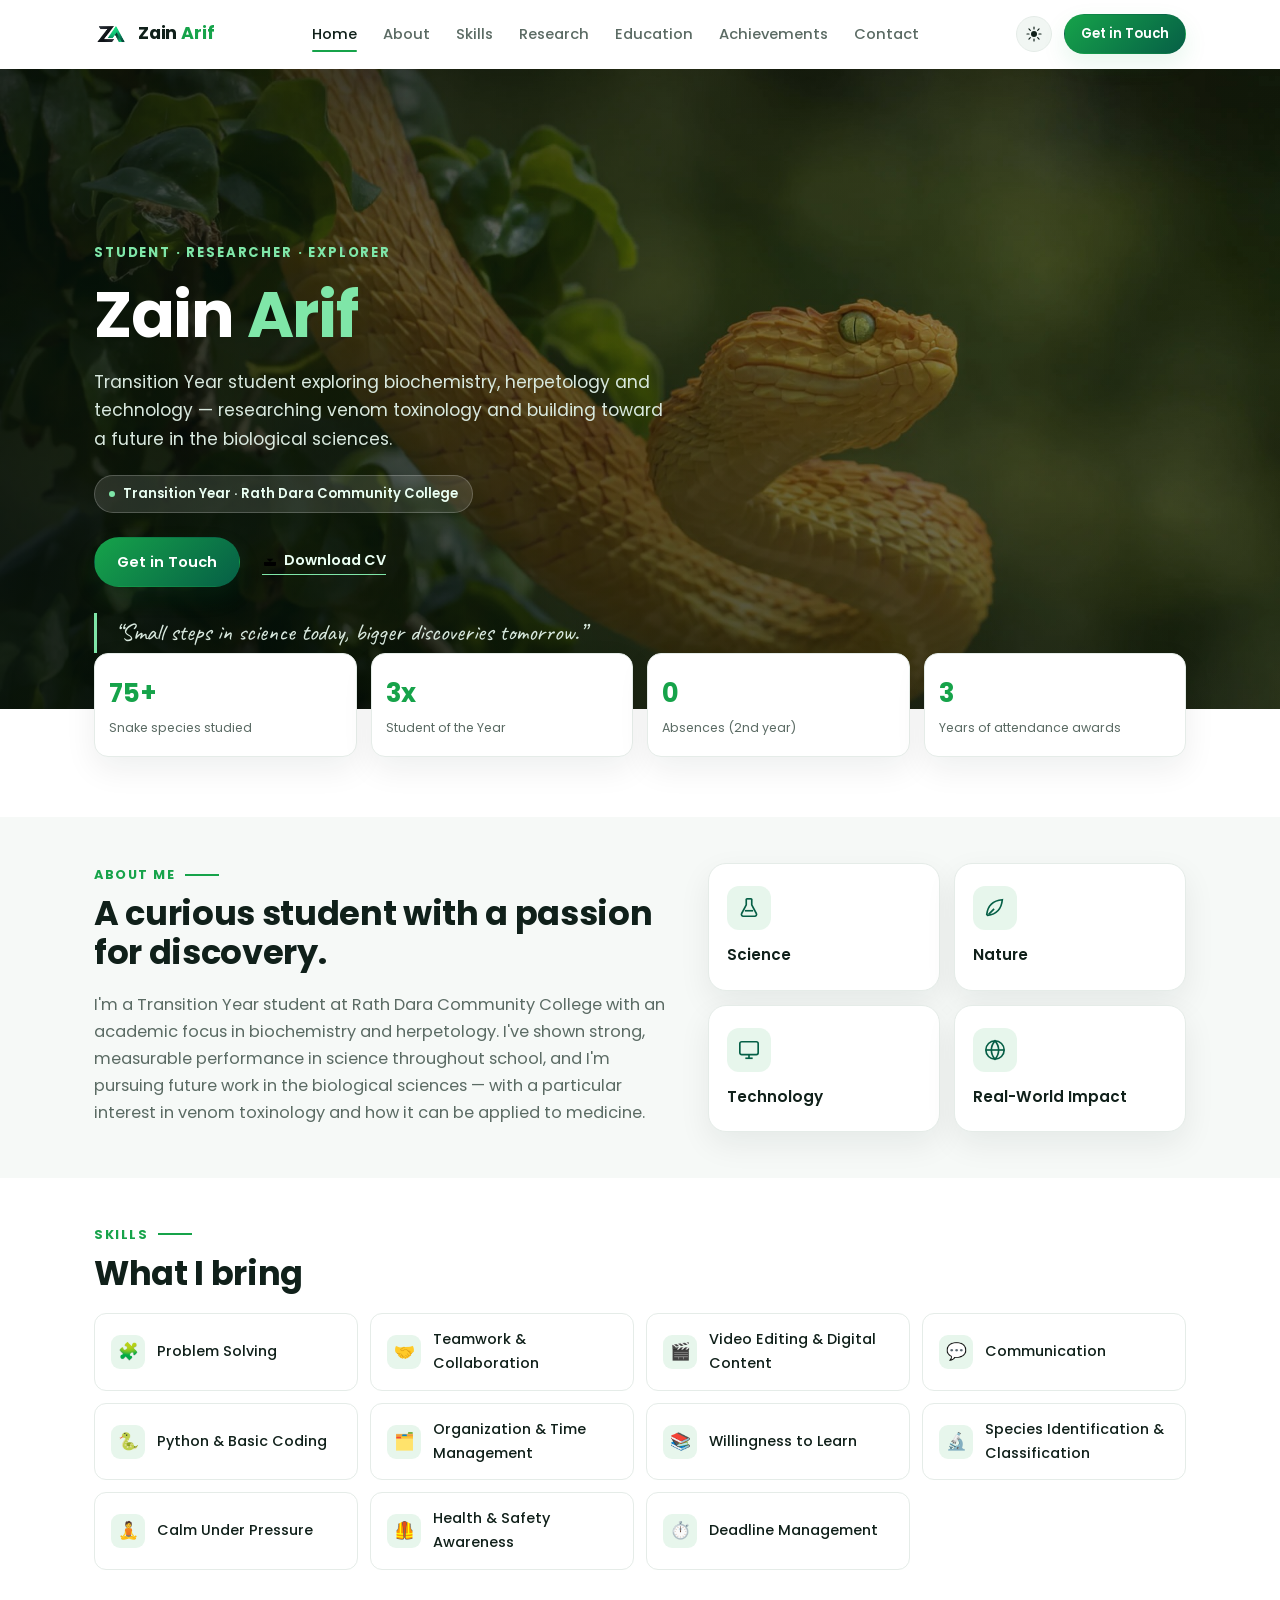
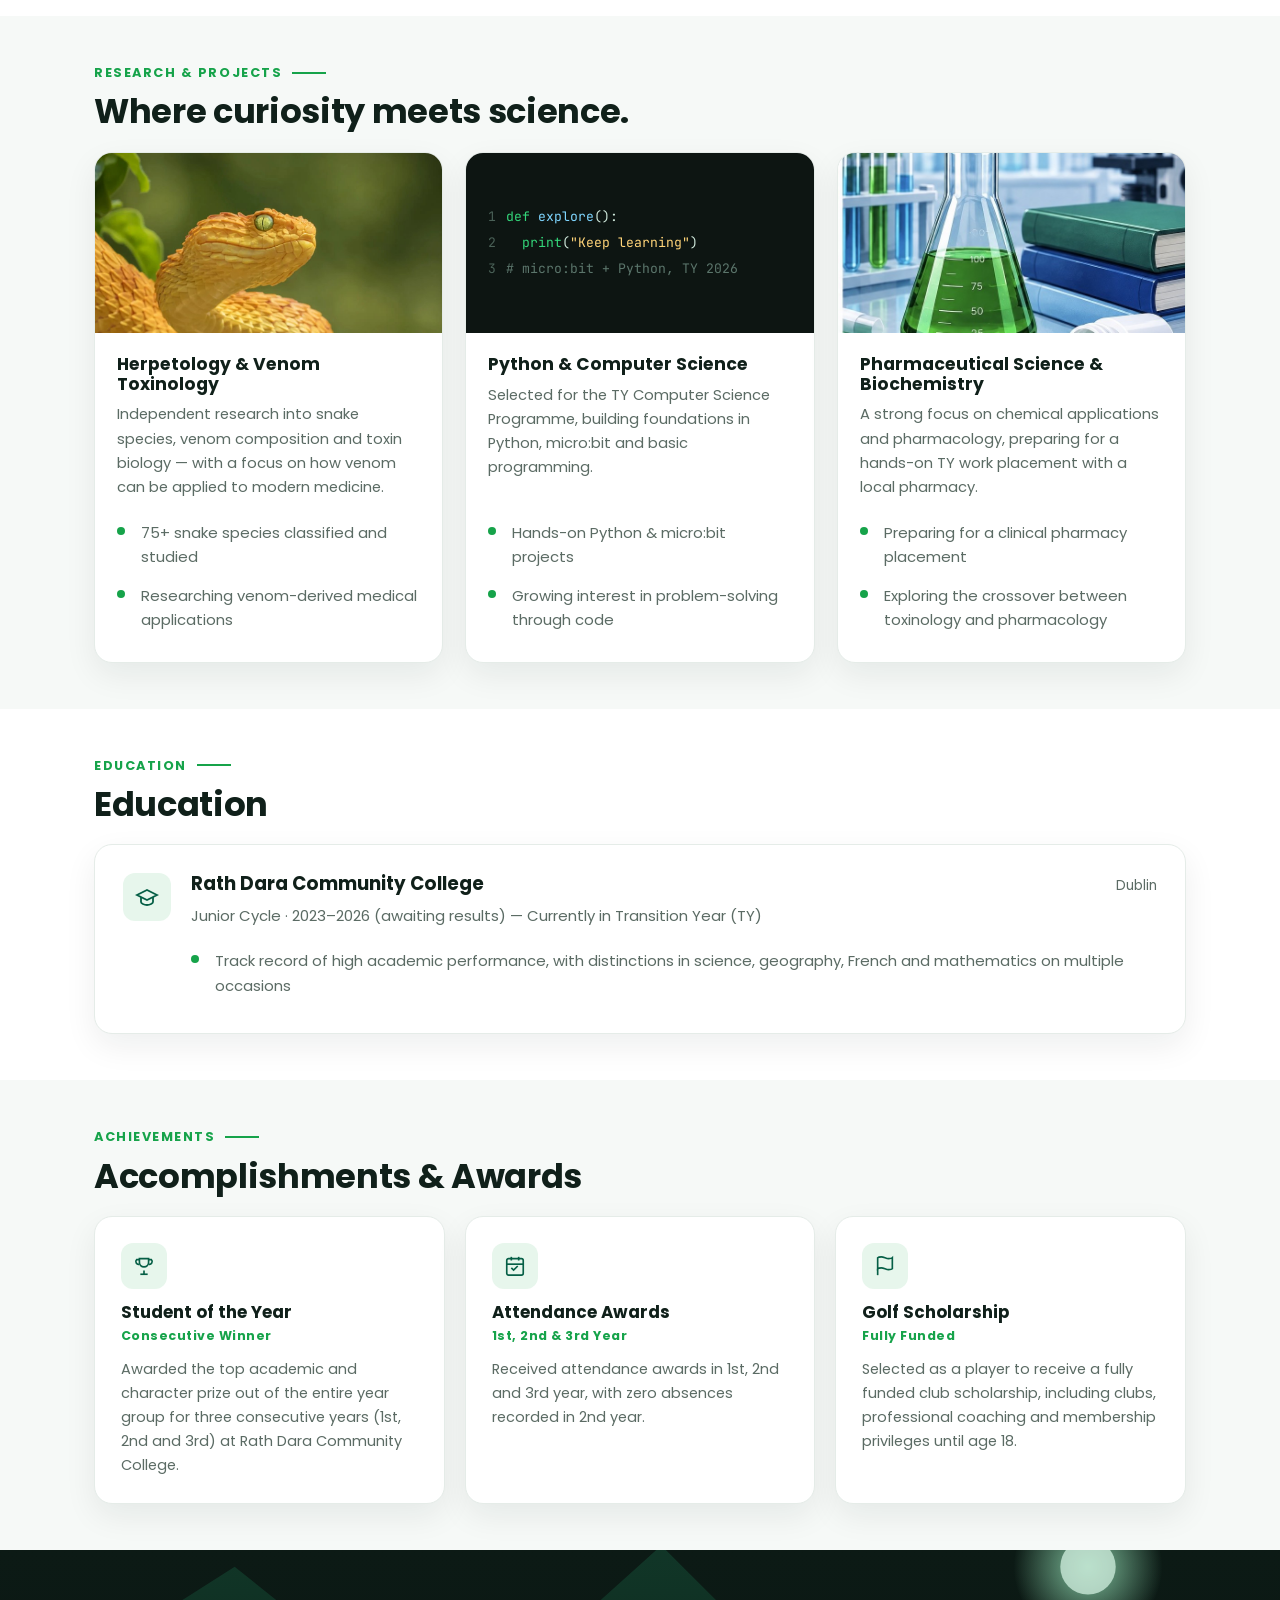
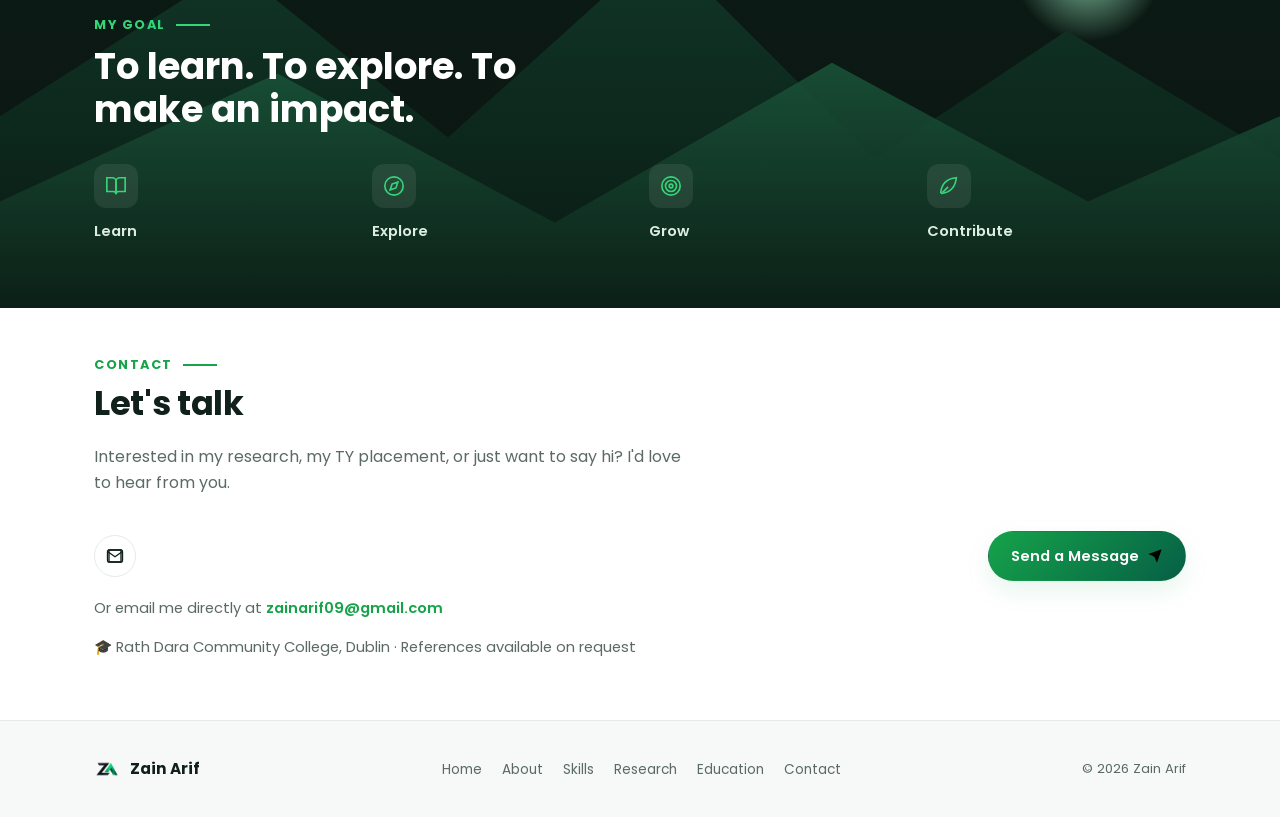
==== commit 5817d78e: "Replace hero/card snake photo with user-supplied image Swap the snake photo used in the hero banner " ====
--- a/index.html
+++ b/index.html
@@ -5,6 +5,29 @@
 <meta name="viewport" content="width=device-width, initial-scale=1.0">
 <title>Zain Arif — Herpetology, Biochemistry &amp; Toxinology</title>
 <meta name="description" content="Zain Arif — Transition Year student at Rath Dara Community College. Aspiring biochemist and herpetologist researching venom toxinology.">
+<meta name="robots" content="index, follow">
+<meta name="author" content="Zain Arif">
+<link rel="canonical" href="https://zainarif.com/">
+<meta name="theme-color" content="#16a34a">
+<link rel="manifest" href="site.webmanifest">
+
+<!-- Open Graph -->
+<meta property="og:type" content="website">
+<meta property="og:url" content="https://zainarif.com/">
+<meta property="og:site_name" content="Zain Arif">
+<meta property="og:title" content="Zain Arif — Herpetology, Biochemistry &amp; Toxinology">
+<meta property="og:description" content="Transition Year student at Rath Dara Community College. Aspiring biochemist and herpetologist researching venom toxinology.">
+<meta property="og:image" content="https://zainarif.com/assets/images/og-cover.jpg">
+<meta property="og:image:width" content="1200">
+<meta property="og:image:height" content="630">
+<meta property="og:locale" content="en_IE">
+
+<!-- Twitter Card -->
+<meta name="twitter:card" content="summary_large_image">
+<meta name="twitter:title" content="Zain Arif — Herpetology, Biochemistry &amp; Toxinology">
+<meta name="twitter:description" content="Transition Year student at Rath Dara Community College. Aspiring biochemist and herpetologist researching venom toxinology.">
+<meta name="twitter:image" content="https://zainarif.com/assets/images/og-cover.jpg">
+
 <link rel="icon" href="favicon.ico?v=2" sizes="any">
 <link rel="icon" type="image/png" sizes="32x32" href="assets/favicon-32.png?v=2">
 <link rel="icon" type="image/png" sizes="16x16" href="assets/favicon-16.png?v=2">
@@ -12,7 +35,28 @@
 <link rel="preconnect" href="https://fonts.googleapis.com">
 <link rel="preconnect" href="https://fonts.gstatic.com" crossorigin>
 <link href="https://fonts.googleapis.com/css2?family=Poppins:wght@400;500;600;700&family=Caveat:wght@600&family=JetBrains+Mono:wght@400;500&display=swap" rel="stylesheet">
-<link rel="stylesheet" href="css/style.css?v=9">
+<link rel="stylesheet" href="css/style.css?v=11">
+<script type="application/ld+json">
+{
+  "@context": "https://schema.org",
+  "@type": "Person",
+  "name": "Zain Arif",
+  "url": "https://zainarif.com/",
+  "image": "https://zainarif.com/assets/images/og-cover.jpg",
+  "email": "mailto:zainarif09@gmail.com",
+  "description": "Transition Year student researching herpetology, venom toxinology and biochemistry.",
+  "knowsAbout": ["Herpetology", "Venom Toxinology", "Biochemistry", "Python"],
+  "alumniOf": {
+    "@type": "EducationalOrganization",
+    "name": "Rath Dara Community College",
+    "address": {
+      "@type": "PostalAddress",
+      "addressLocality": "Dublin",
+      "addressCountry": "IE"
+    }
+  }
+}
+</script>
 </head>
 <body>
 
@@ -352,6 +396,6 @@
   </div>
 </footer>
 
-<script src="js/script.js?v=9"></script>
+<script src="js/script.js?v=11"></script>
 </body>
 </html>
--- a/css/style.css
+++ b/css/style.css
@@ -199,7 +199,7 @@
   width: 100%;
   height: 100%;
   object-fit: cover;
-  object-position: 64% 40%;
+  object-position: 66% 44%;
 }
 .hero-banner-overlay {
   position: absolute;
@@ -268,7 +268,7 @@
 
 @media (max-width: 760px) {
   .hero-banner { min-height: 560px; }
-  .hero-banner img { object-position: 65% 35%; }
+  .hero-banner img { object-position: 72% 40%; }
   .hero-banner-overlay {
     background: linear-gradient(180deg, rgba(6,14,10,.4) 0%, rgba(6,14,10,.6) 45%, rgba(5,12,9,.94) 100%);
   }
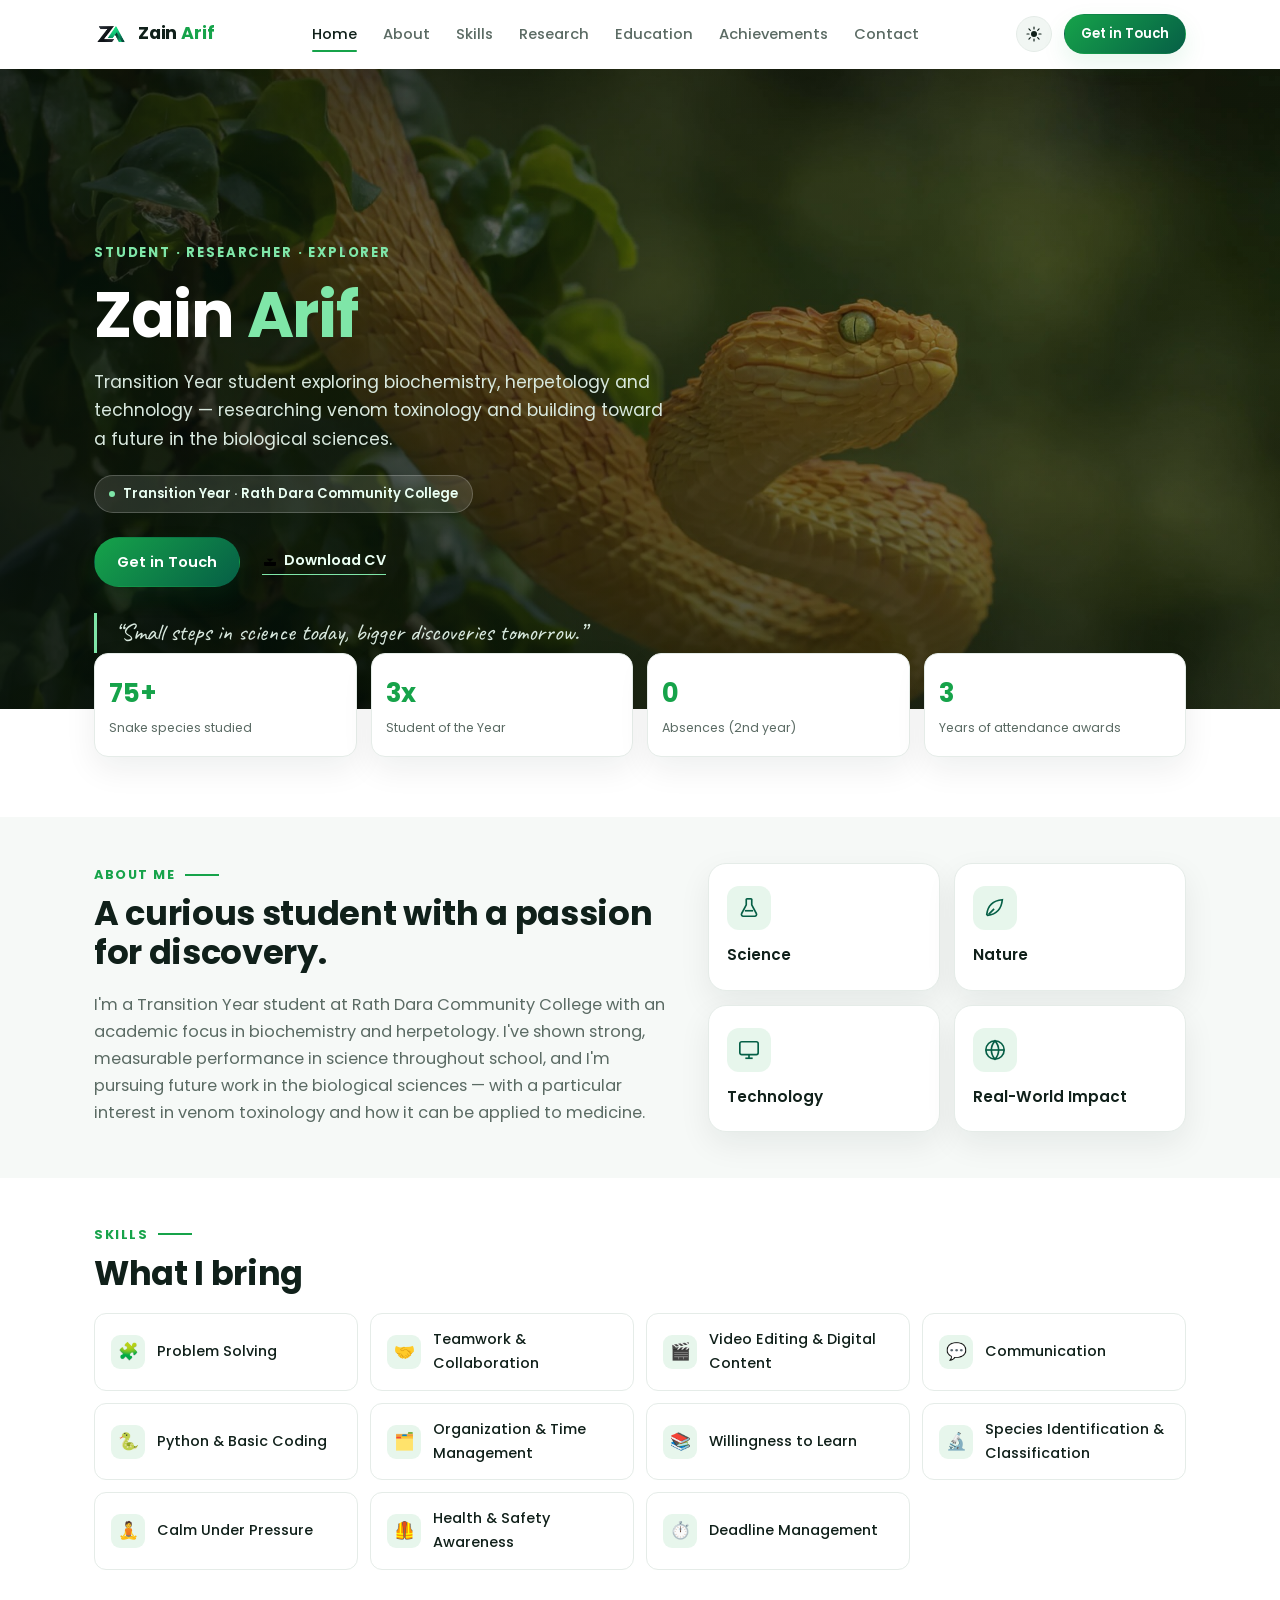
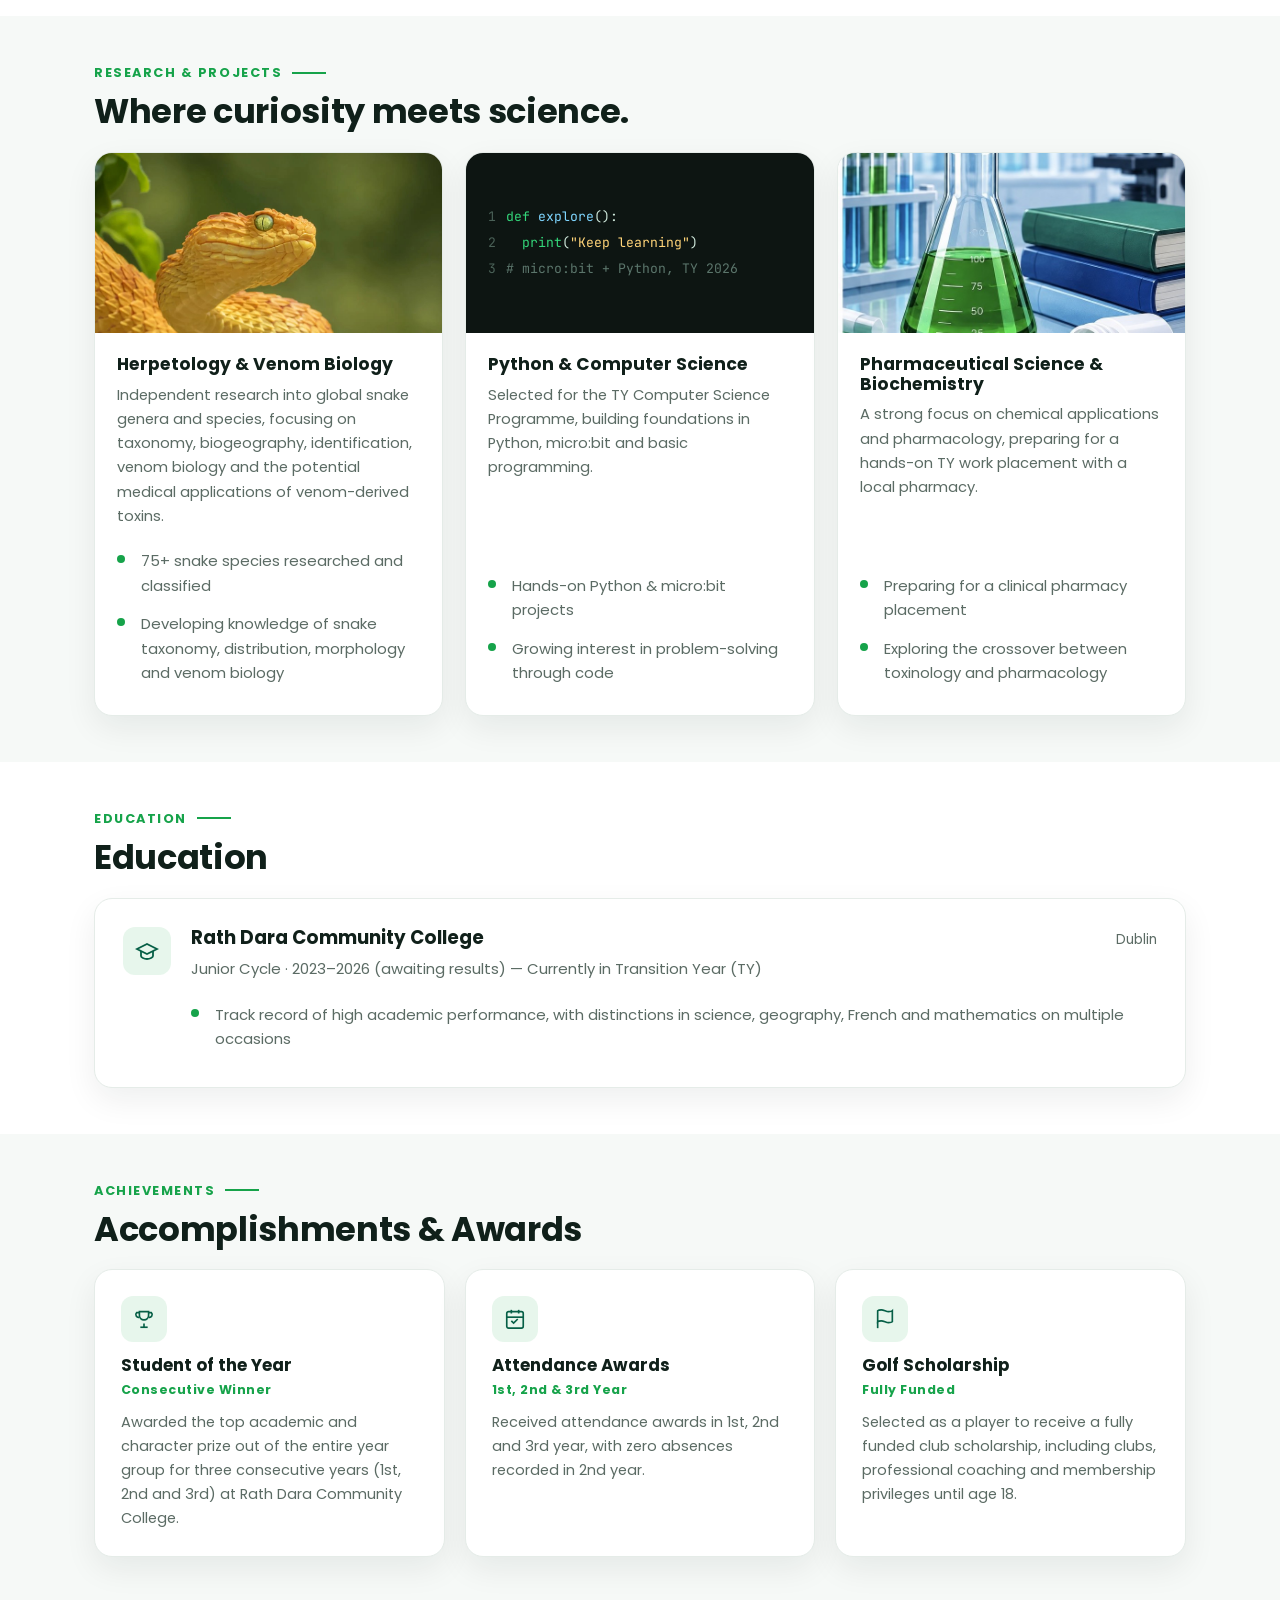
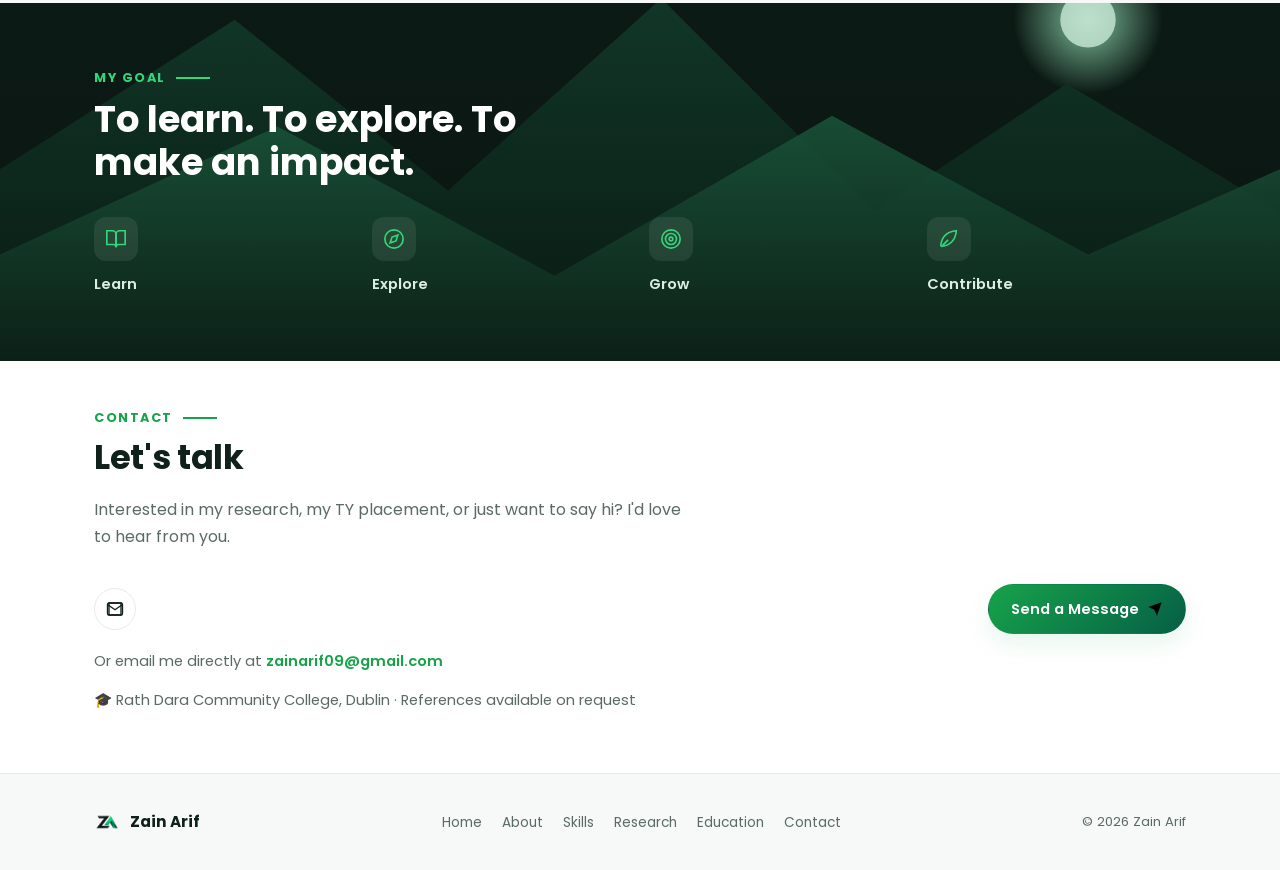
==== commit 47ae20ab: "Rename Herpetology card to Venom Biology and update its copy Replace "Venom Toxinology" with "Venom " ====
--- a/index.html
+++ b/index.html
@@ -45,7 +45,7 @@
   "image": "https://zainarif.com/assets/images/og-cover.jpg",
   "email": "mailto:zainarif09@gmail.com",
   "description": "Transition Year student researching herpetology, venom toxinology and biochemistry.",
-  "knowsAbout": ["Herpetology", "Venom Toxinology", "Biochemistry", "Python"],
+  "knowsAbout": ["Herpetology", "Venom Biology", "Biochemistry", "Python"],
   "alumniOf": {
     "@type": "EducationalOrganization",
     "name": "Rath Dara Community College",
@@ -127,7 +127,7 @@
         <span class="hero-badge"><span class="dot"></span> Transition Year · Rath Dara Community College</span>
         <div class="hero-cta">
           <a href="#contact" class="btn btn-primary">Get in Touch</a>
-          <a href="assets/Zain_Arif_CV.pdf" class="btn-link btn-link-light" download>
+          <a href="assets/Zain_Arif_CV.pdf?v=2" class="btn-link btn-link-light" download>
             <svg width="16" height="16"><use href="#i-download"/></svg> Download CV
           </a>
         </div>
@@ -212,11 +212,11 @@
             <img src="assets/images/snake-card.jpg" alt="Close-up of a green pit viper, part of Zain's herpetology research" loading="lazy">
           </div>
           <div class="project-body">
-            <h3>Herpetology &amp; Venom Toxinology</h3>
-            <p>Independent research into snake species, venom composition and toxin biology — with a focus on how venom can be applied to modern medicine.</p>
+            <h3>Herpetology &amp; Venom Biology</h3>
+            <p>Independent research into global snake genera and species, focusing on taxonomy, biogeography, identification, venom biology and the potential medical applications of venom-derived toxins.</p>
             <ul class="check-list">
-              <li>75+ snake species classified and studied</li>
-              <li>Researching venom-derived medical applications</li>
+              <li>75+ snake species researched and classified</li>
+              <li>Developing knowledge of snake taxonomy, distribution, morphology and venom biology</li>
             </ul>
           </div>
         </div>
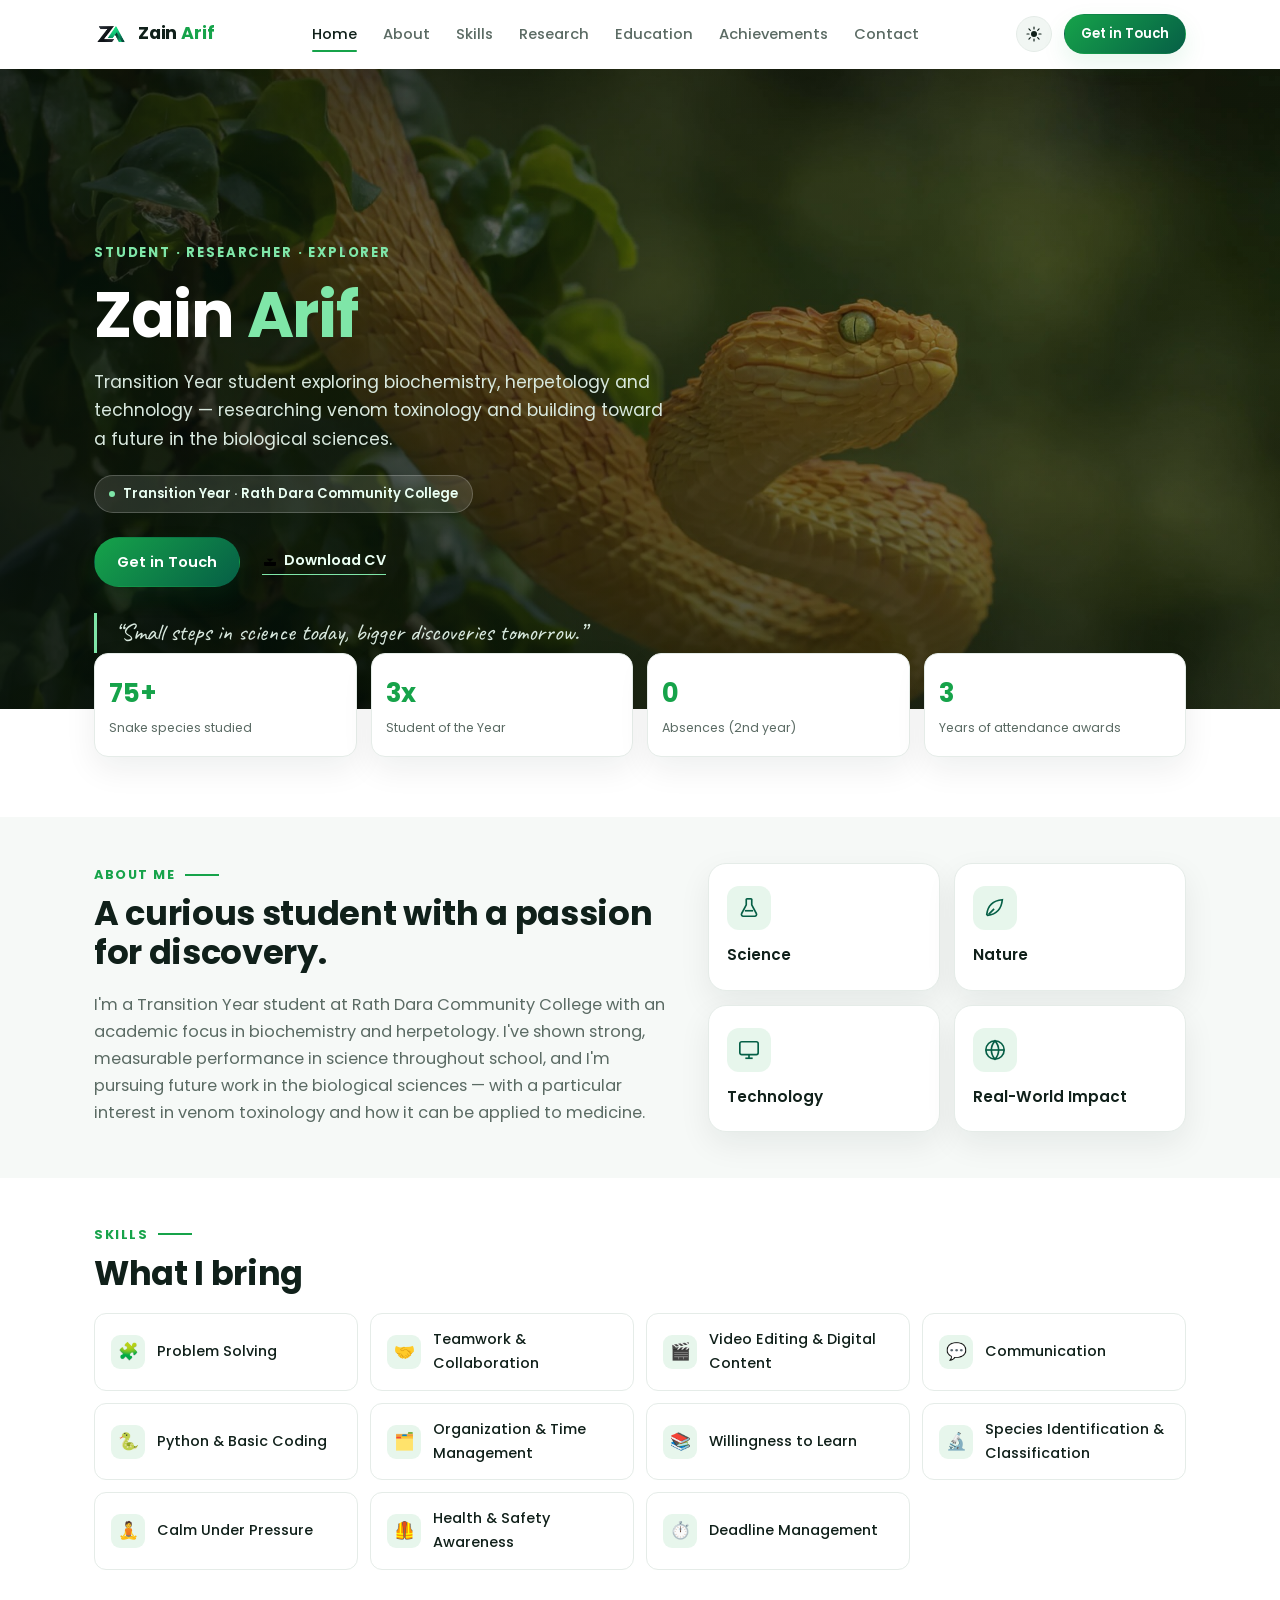
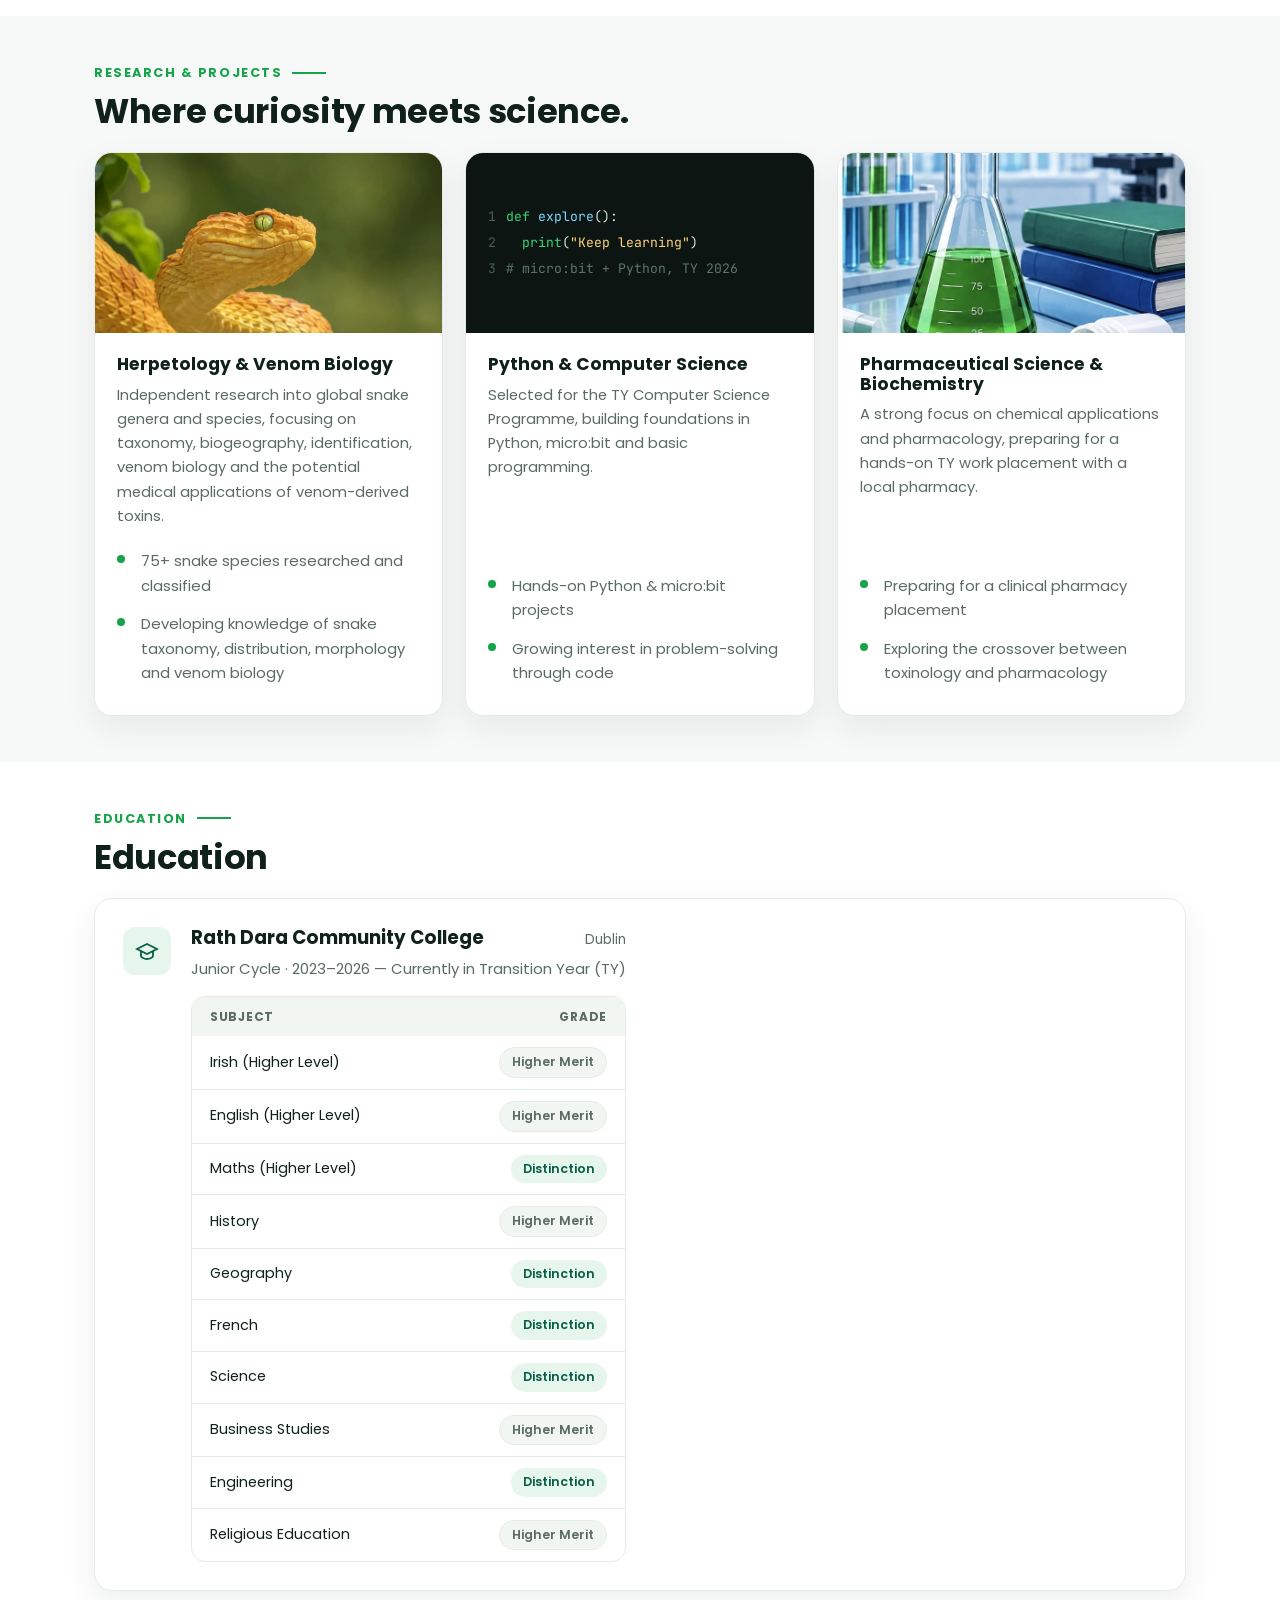
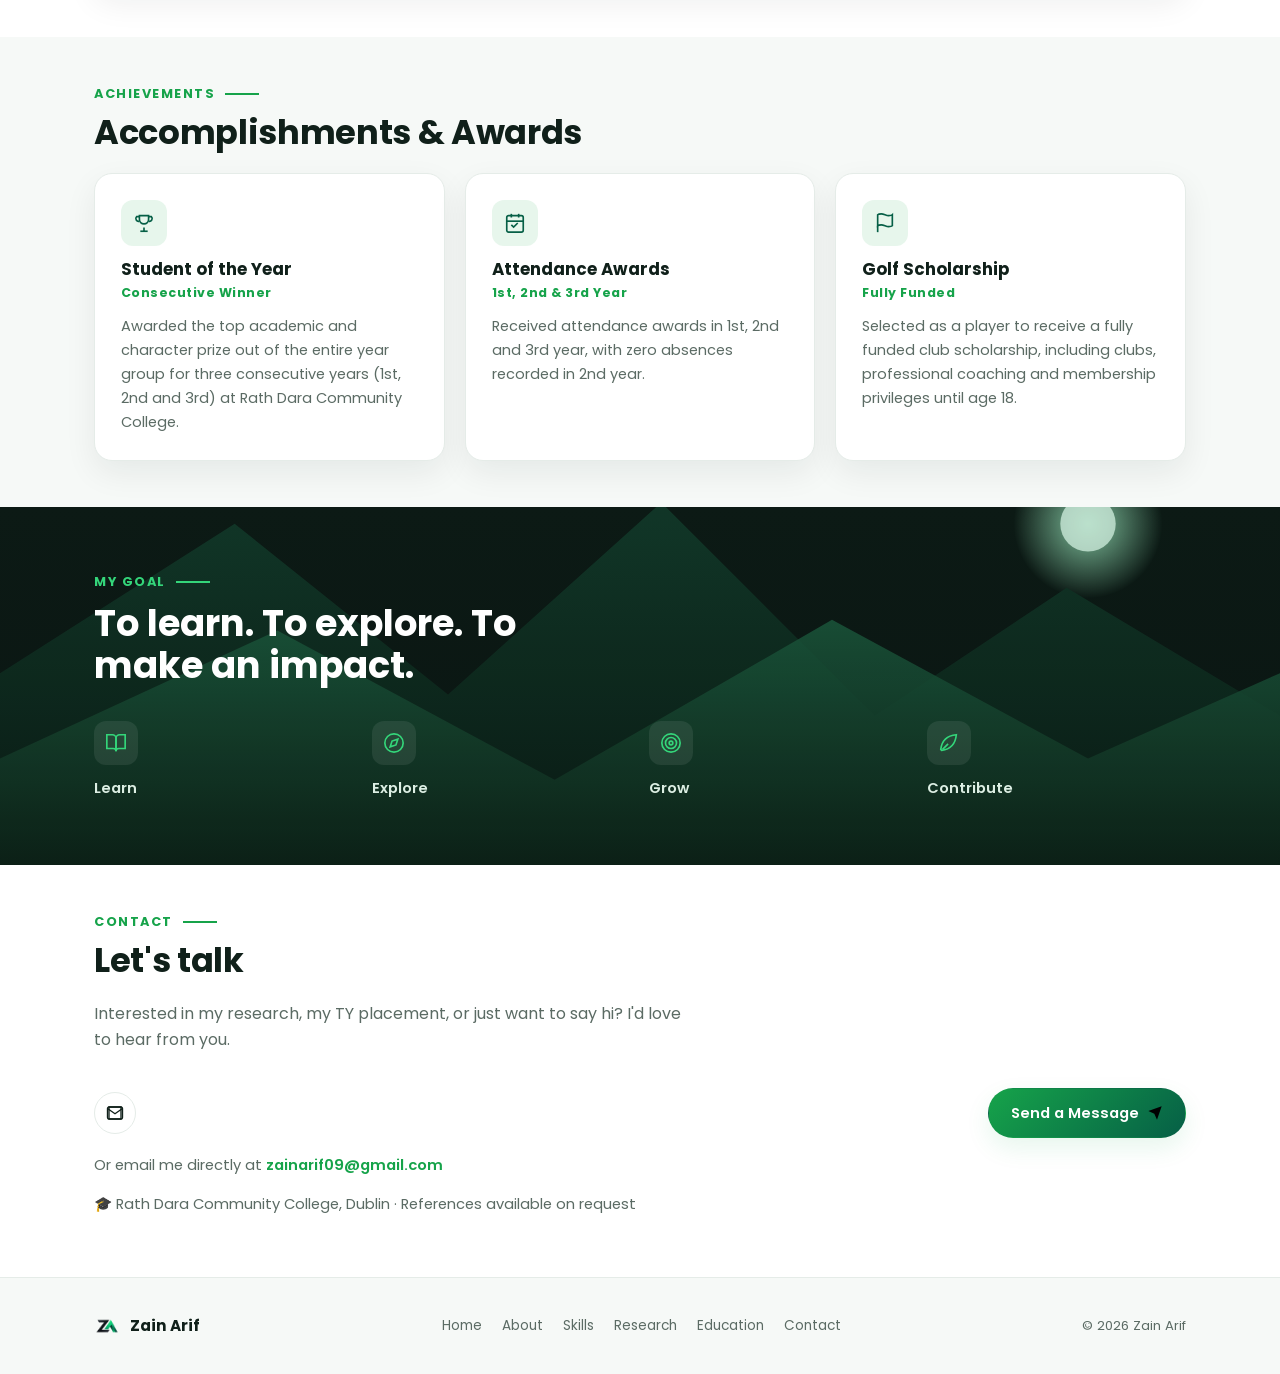
==== commit fd8ab5c0: "Replace awaiting-results note with Junior Cycle grades table Remove "(awaiting results)" from the Ed" ====
--- a/index.html
+++ b/index.html
@@ -268,10 +268,26 @@
             <h3>Rath Dara Community College</h3>
             <span class="edu-loc">Dublin</span>
           </div>
-          <p class="edu-sub">Junior Cycle · 2023–2026 (awaiting results) — Currently in Transition Year (TY)</p>
-          <ul class="check-list">
-            <li>Track record of high academic performance, with distinctions in science, geography, French and mathematics on multiple occasions</li>
-          </ul>
+          <p class="edu-sub">Junior Cycle · 2023–2026 — Currently in Transition Year (TY)</p>
+          <div class="grades-table-wrap">
+            <table class="grades-table">
+              <thead>
+                <tr><th>Subject</th><th>Grade</th></tr>
+              </thead>
+              <tbody>
+                <tr><td>Irish (Higher Level)</td><td><span class="grade-pill merit">Higher Merit</span></td></tr>
+                <tr><td>English (Higher Level)</td><td><span class="grade-pill merit">Higher Merit</span></td></tr>
+                <tr><td>Maths (Higher Level)</td><td><span class="grade-pill distinction">Distinction</span></td></tr>
+                <tr><td>History</td><td><span class="grade-pill merit">Higher Merit</span></td></tr>
+                <tr><td>Geography</td><td><span class="grade-pill distinction">Distinction</span></td></tr>
+                <tr><td>French</td><td><span class="grade-pill distinction">Distinction</span></td></tr>
+                <tr><td>Science</td><td><span class="grade-pill distinction">Distinction</span></td></tr>
+                <tr><td>Business Studies</td><td><span class="grade-pill merit">Higher Merit</span></td></tr>
+                <tr><td>Engineering</td><td><span class="grade-pill distinction">Distinction</span></td></tr>
+                <tr><td>Religious Education</td><td><span class="grade-pill merit">Higher Merit</span></td></tr>
+              </tbody>
+            </table>
+          </div>
         </div>
       </div>
     </div>
--- a/css/style.css
+++ b/css/style.css
@@ -526,6 +526,44 @@
 .edu-head h3 { font-size: 1.15rem; }
 .edu-loc { color: var(--text-dim); font-size: .85rem; }
 .edu-sub { color: var(--text-dim); margin: 6px 0 14px; font-size: .93rem; }
+
+.grades-table-wrap {
+  border: 1px solid var(--border);
+  border-radius: 14px;
+  overflow: hidden;
+}
+.grades-table {
+  width: 100%;
+  border-collapse: collapse;
+  font-size: .9rem;
+}
+.grades-table thead th {
+  background: var(--surface-2);
+  color: var(--text-dim);
+  text-align: left;
+  font-size: .75rem;
+  font-weight: 700;
+  letter-spacing: .06em;
+  text-transform: uppercase;
+  padding: 10px 18px;
+}
+.grades-table thead th:last-child { text-align: right; }
+.grades-table tbody td {
+  padding: 11px 18px;
+  border-top: 1px solid var(--border);
+}
+.grades-table tbody td:last-child { text-align: right; }
+.grades-table tbody tr:first-child td { border-top: none; }
+.grade-pill {
+  display: inline-block;
+  padding: 4px 12px;
+  border-radius: 999px;
+  font-size: .78rem;
+  font-weight: 600;
+}
+.grade-pill.distinction { background: var(--accent-soft); color: var(--accent-dark); }
+:root[data-theme="dark"] .grade-pill.distinction { color: var(--accent); }
+.grade-pill.merit { background: var(--surface-2); color: var(--text-dim); border: 1px solid var(--border); }
 
 /* Achievements */
 .award-grid {
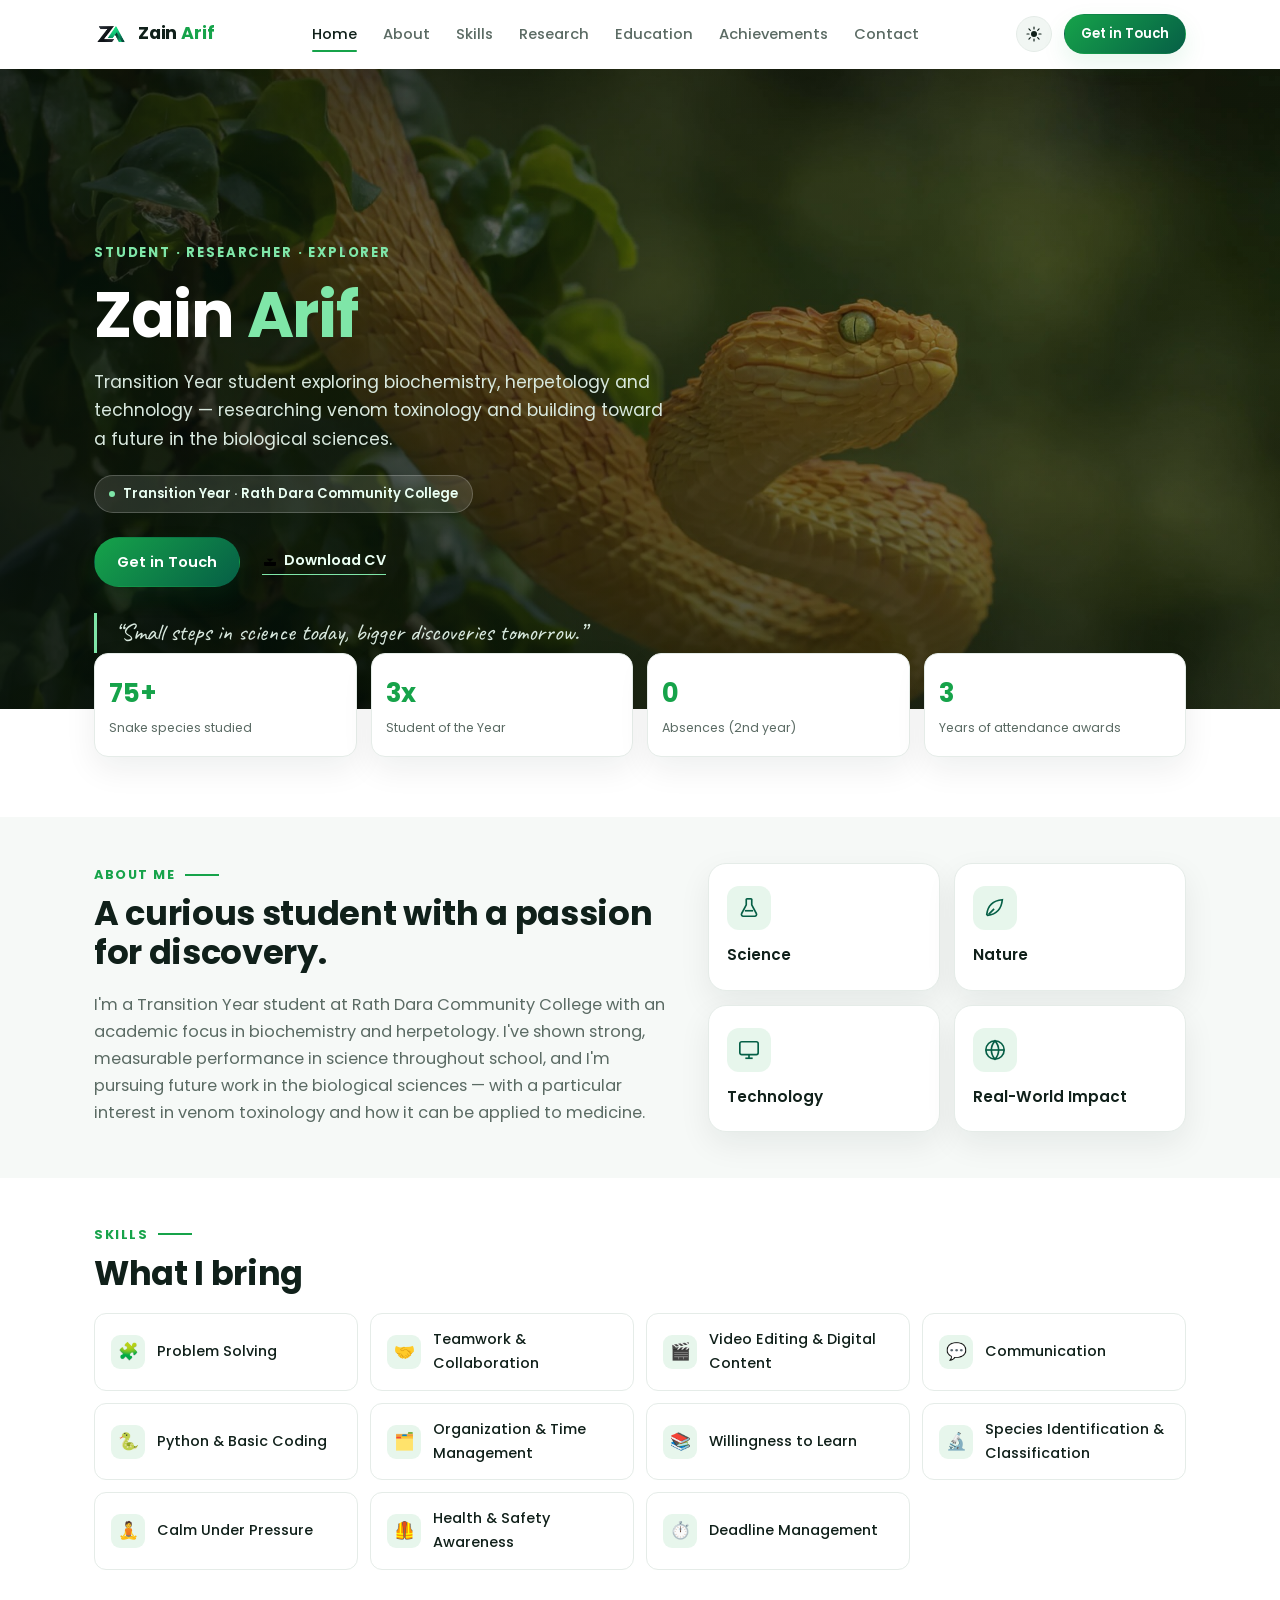
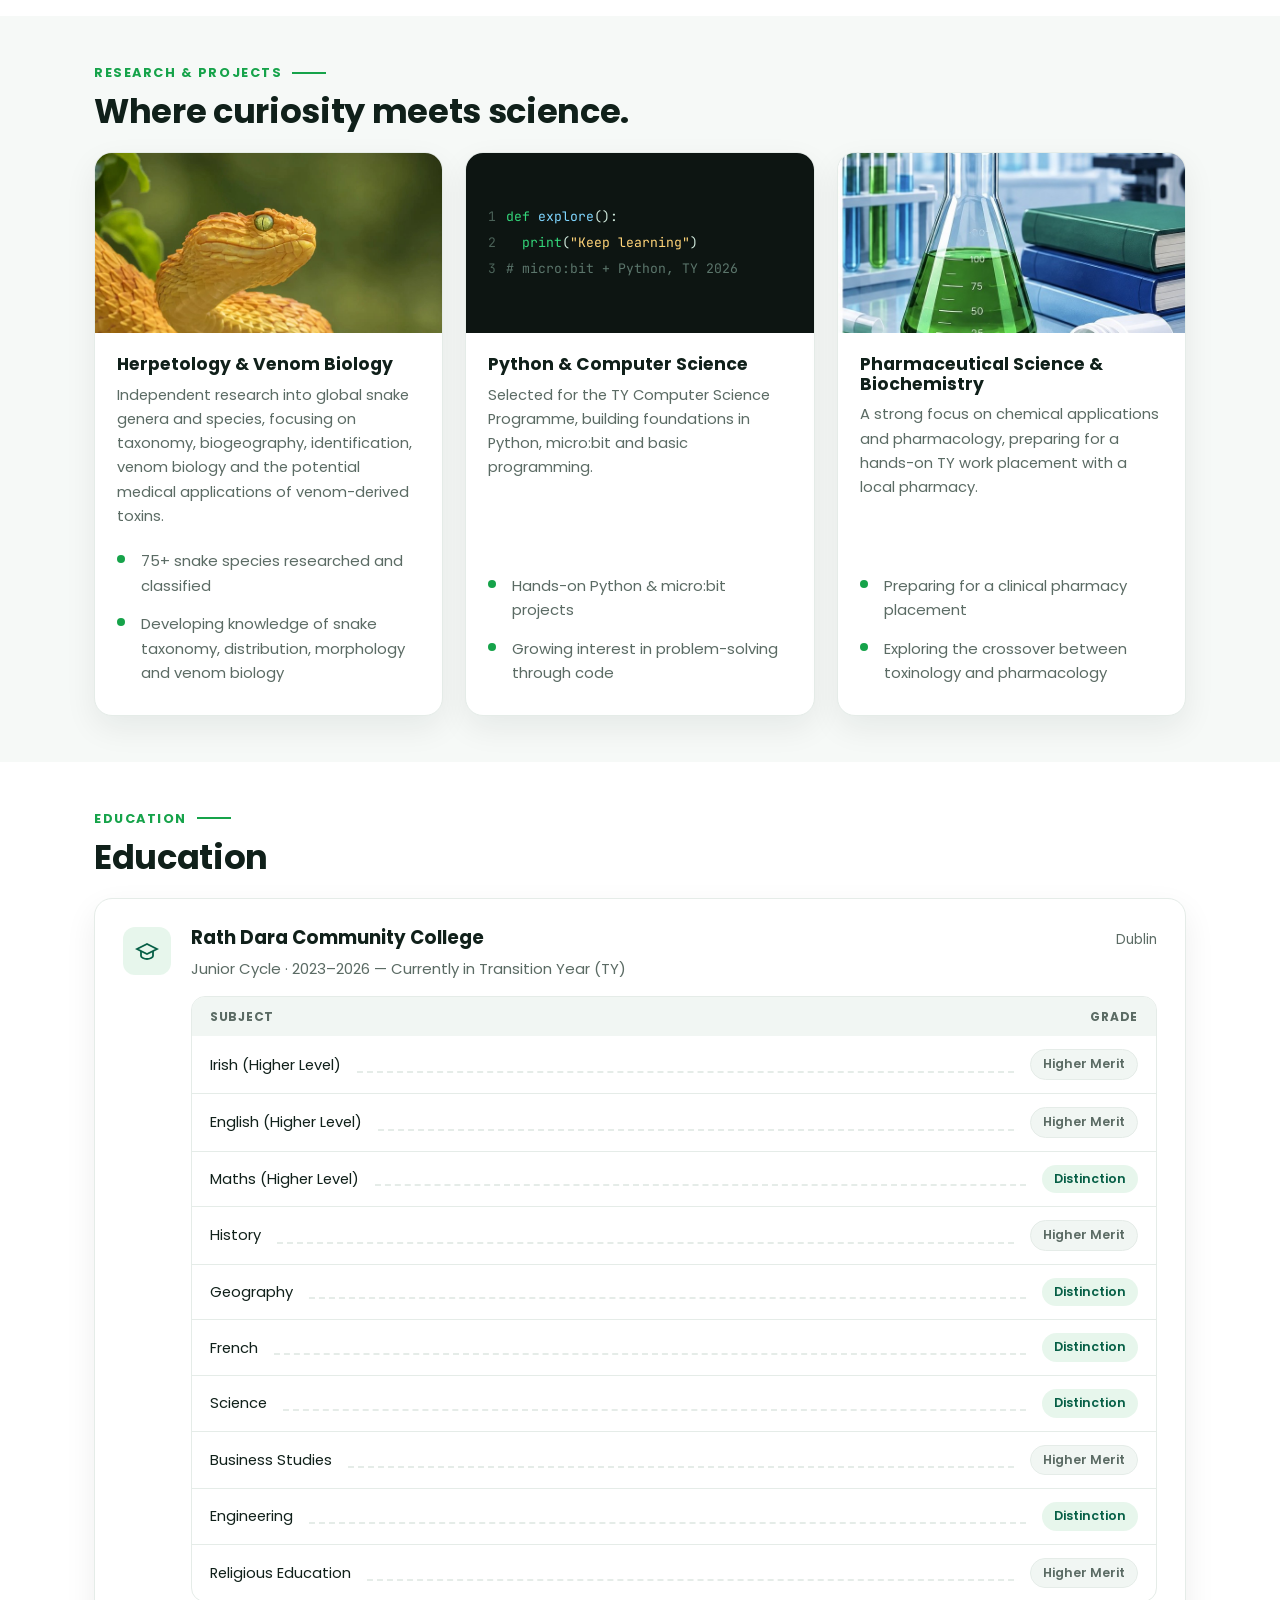
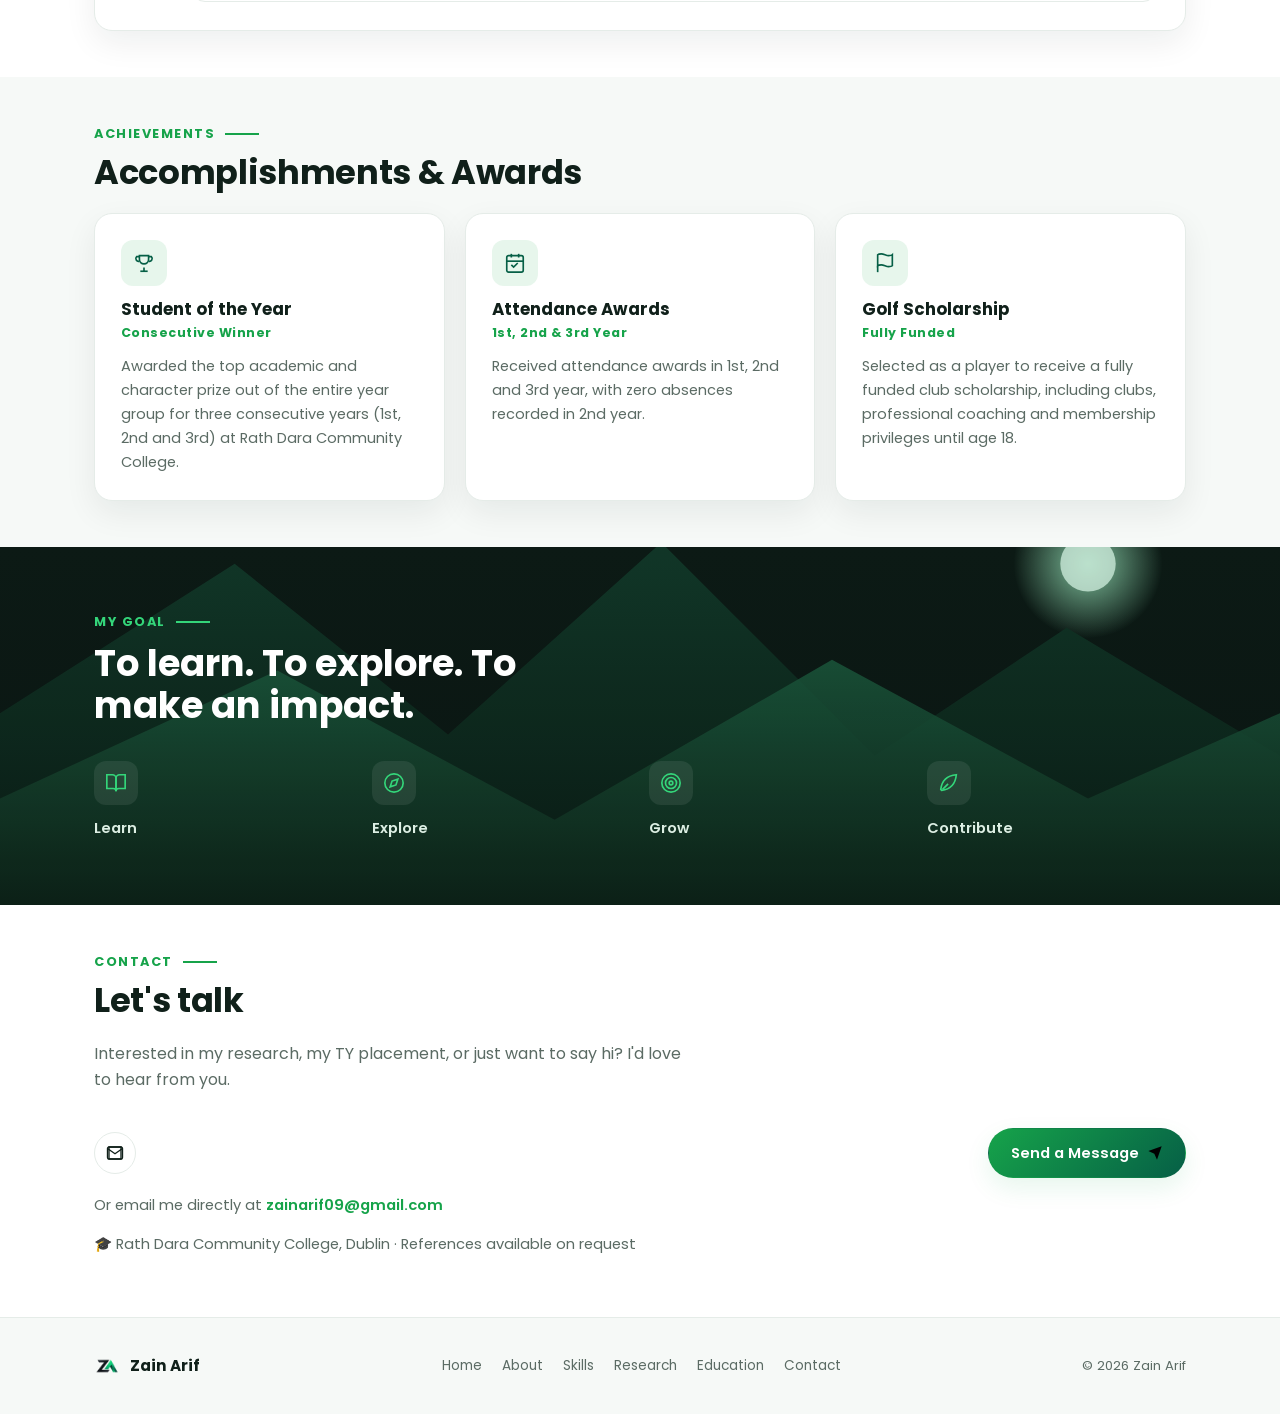
==== commit bca6adeb: "Redesign grades list with dashed leader lines Replace the plain table with a leader-dash layout (Sub" ====
--- a/index.html
+++ b/index.html
@@ -263,30 +263,26 @@
       <h2 class="section-title reveal">Education</h2>
       <div class="edu-card reveal">
         <div class="edu-icon"><svg><use href="#i-cap"/></svg></div>
-        <div>
+        <div class="edu-body">
           <div class="edu-head">
             <h3>Rath Dara Community College</h3>
             <span class="edu-loc">Dublin</span>
           </div>
           <p class="edu-sub">Junior Cycle · 2023–2026 — Currently in Transition Year (TY)</p>
           <div class="grades-table-wrap">
-            <table class="grades-table">
-              <thead>
-                <tr><th>Subject</th><th>Grade</th></tr>
-              </thead>
-              <tbody>
-                <tr><td>Irish (Higher Level)</td><td><span class="grade-pill merit">Higher Merit</span></td></tr>
-                <tr><td>English (Higher Level)</td><td><span class="grade-pill merit">Higher Merit</span></td></tr>
-                <tr><td>Maths (Higher Level)</td><td><span class="grade-pill distinction">Distinction</span></td></tr>
-                <tr><td>History</td><td><span class="grade-pill merit">Higher Merit</span></td></tr>
-                <tr><td>Geography</td><td><span class="grade-pill distinction">Distinction</span></td></tr>
-                <tr><td>French</td><td><span class="grade-pill distinction">Distinction</span></td></tr>
-                <tr><td>Science</td><td><span class="grade-pill distinction">Distinction</span></td></tr>
-                <tr><td>Business Studies</td><td><span class="grade-pill merit">Higher Merit</span></td></tr>
-                <tr><td>Engineering</td><td><span class="grade-pill distinction">Distinction</span></td></tr>
-                <tr><td>Religious Education</td><td><span class="grade-pill merit">Higher Merit</span></td></tr>
-              </tbody>
-            </table>
+            <div class="grades-head"><span>Subject</span><span>Grade</span></div>
+            <ul class="grades-list">
+              <li><span class="g-subject">Irish (Higher Level)</span><span class="g-leader"></span><span class="grade-pill merit">Higher Merit</span></li>
+              <li><span class="g-subject">English (Higher Level)</span><span class="g-leader"></span><span class="grade-pill merit">Higher Merit</span></li>
+              <li><span class="g-subject">Maths (Higher Level)</span><span class="g-leader"></span><span class="grade-pill distinction">Distinction</span></li>
+              <li><span class="g-subject">History</span><span class="g-leader"></span><span class="grade-pill merit">Higher Merit</span></li>
+              <li><span class="g-subject">Geography</span><span class="g-leader"></span><span class="grade-pill distinction">Distinction</span></li>
+              <li><span class="g-subject">French</span><span class="g-leader"></span><span class="grade-pill distinction">Distinction</span></li>
+              <li><span class="g-subject">Science</span><span class="g-leader"></span><span class="grade-pill distinction">Distinction</span></li>
+              <li><span class="g-subject">Business Studies</span><span class="g-leader"></span><span class="grade-pill merit">Higher Merit</span></li>
+              <li><span class="g-subject">Engineering</span><span class="g-leader"></span><span class="grade-pill distinction">Distinction</span></li>
+              <li><span class="g-subject">Religious Education</span><span class="g-leader"></span><span class="grade-pill merit">Higher Merit</span></li>
+            </ul>
           </div>
         </div>
       </div>
--- a/css/style.css
+++ b/css/style.css
@@ -522,44 +522,58 @@
 }
 :root[data-theme="dark"] .edu-icon { color: var(--accent); }
 .edu-icon svg { width: 24px; height: 24px; stroke: currentColor; fill: none; stroke-width: 1.8; }
+.edu-body { min-width: 0; flex: 1; }
 .edu-head { display: flex; justify-content: space-between; align-items: baseline; flex-wrap: wrap; gap: 8px; }
 .edu-head h3 { font-size: 1.15rem; }
 .edu-loc { color: var(--text-dim); font-size: .85rem; }
 .edu-sub { color: var(--text-dim); margin: 6px 0 14px; font-size: .93rem; }
 
 .grades-table-wrap {
+  width: 100%;
   border: 1px solid var(--border);
   border-radius: 14px;
   overflow: hidden;
 }
-.grades-table {
-  width: 100%;
-  border-collapse: collapse;
-  font-size: .9rem;
-}
-.grades-table thead th {
+.grades-head {
+  display: flex;
+  justify-content: space-between;
   background: var(--surface-2);
   color: var(--text-dim);
-  text-align: left;
   font-size: .75rem;
   font-weight: 700;
   letter-spacing: .06em;
   text-transform: uppercase;
   padding: 10px 18px;
 }
-.grades-table thead th:last-child { text-align: right; }
-.grades-table tbody td {
-  padding: 11px 18px;
+.grades-list {
+  list-style: none;
+  margin: 0;
+  padding: 0;
+}
+.grades-list li {
+  display: flex;
+  align-items: center;
+  gap: 16px;
+  padding: 13px 18px;
   border-top: 1px solid var(--border);
-}
-.grades-table tbody td:last-child { text-align: right; }
-.grades-table tbody tr:first-child td { border-top: none; }
+  font-size: .92rem;
+}
+.grades-list li:first-child { border-top: none; }
+.g-subject { min-width: 0; }
+.g-leader {
+  flex: 1;
+  min-width: 24px;
+  align-self: flex-end;
+  margin-bottom: 7px;
+  border-bottom: 2px dashed var(--border);
+}
 .grade-pill {
   display: inline-block;
   padding: 4px 12px;
   border-radius: 999px;
   font-size: .78rem;
   font-weight: 600;
+  white-space: nowrap;
 }
 .grade-pill.distinction { background: var(--accent-soft); color: var(--accent-dark); }
 :root[data-theme="dark"] .grade-pill.distinction { color: var(--accent); }
@@ -731,7 +745,10 @@
   .section { padding: 36px 0; }
   .project-grid { grid-template-columns: 1fr; }
   .goal-grid { grid-template-columns: 1fr 1fr; }
-  .edu-card { flex-direction: column; }
+  .edu-card { flex-direction: column; padding: 20px; }
+  .grades-head, .grades-list li { padding: 10px 14px; }
+  .grades-list li { gap: 10px; font-size: .85rem; }
+  .grade-pill { font-size: .72rem; padding: 3px 10px; }
   .contact-row { flex-direction: column; align-items: flex-start; }
   .nav-cta { display: none; }
 }
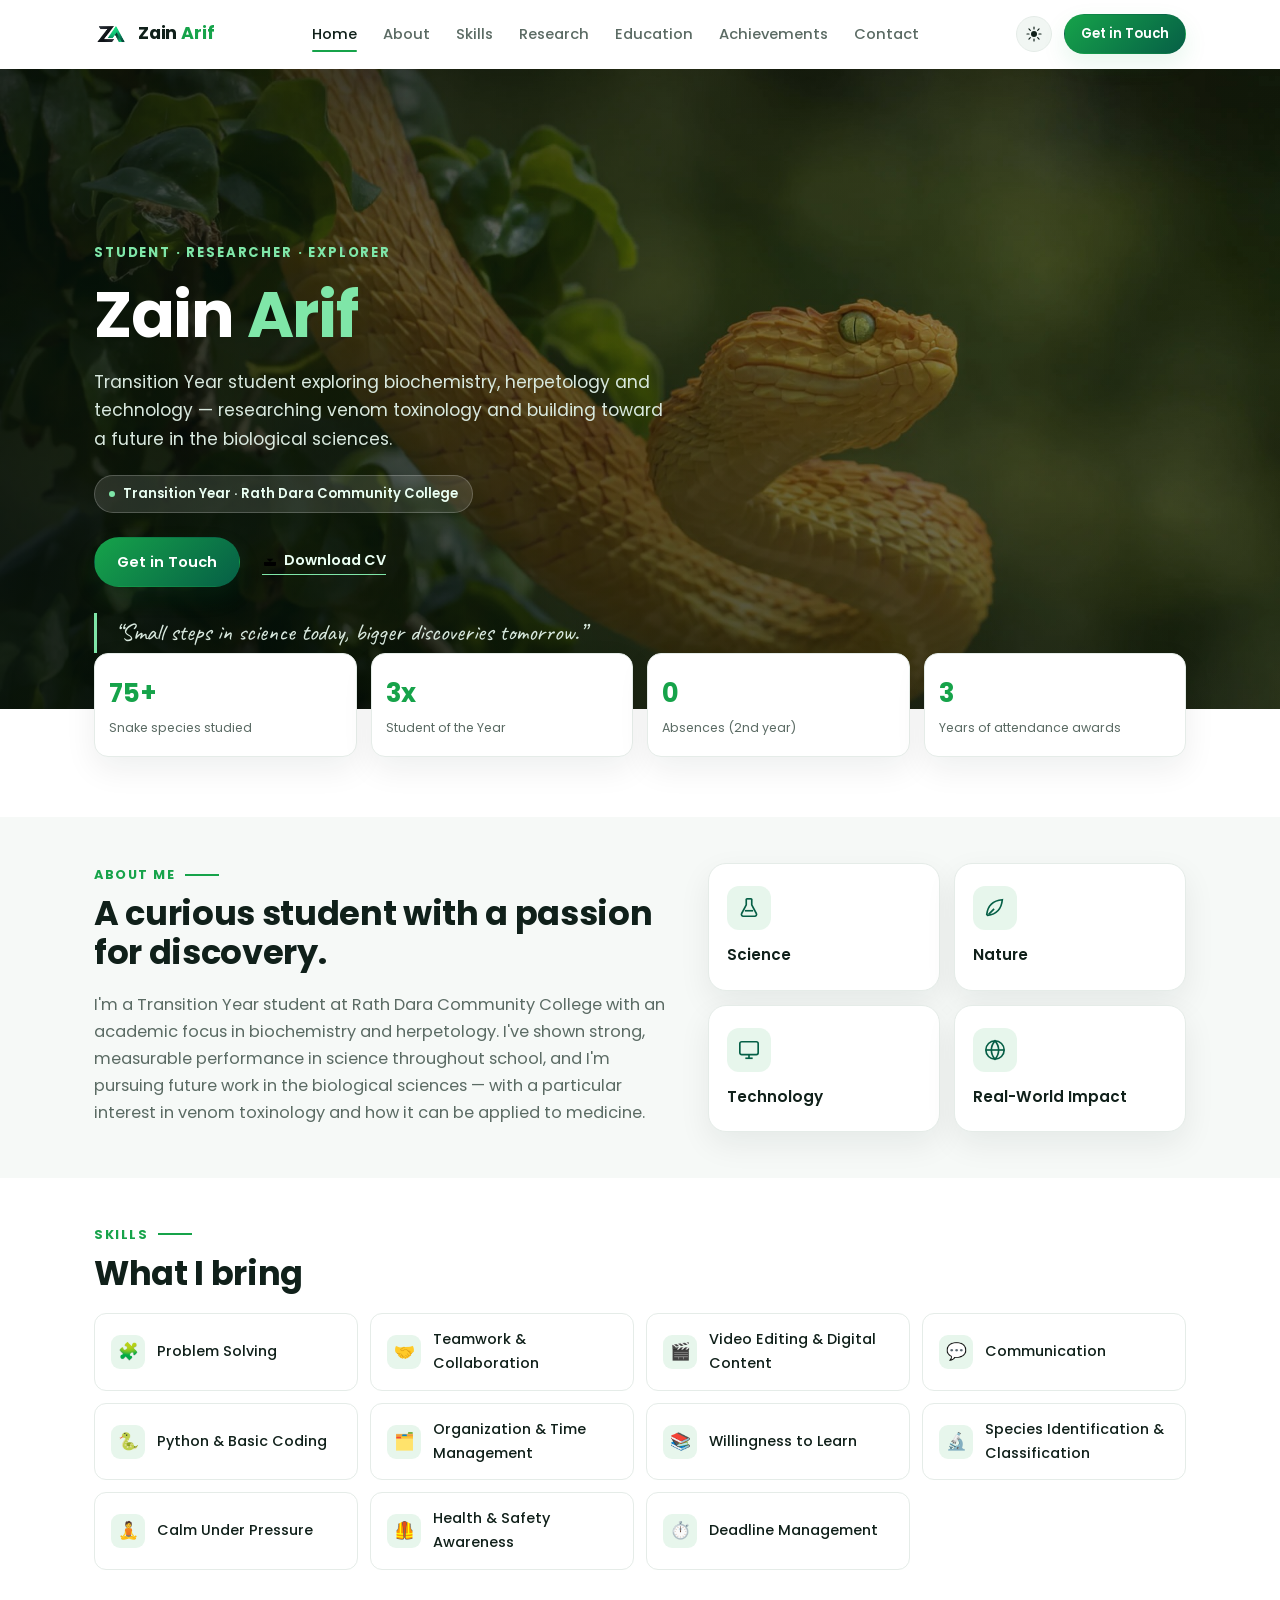
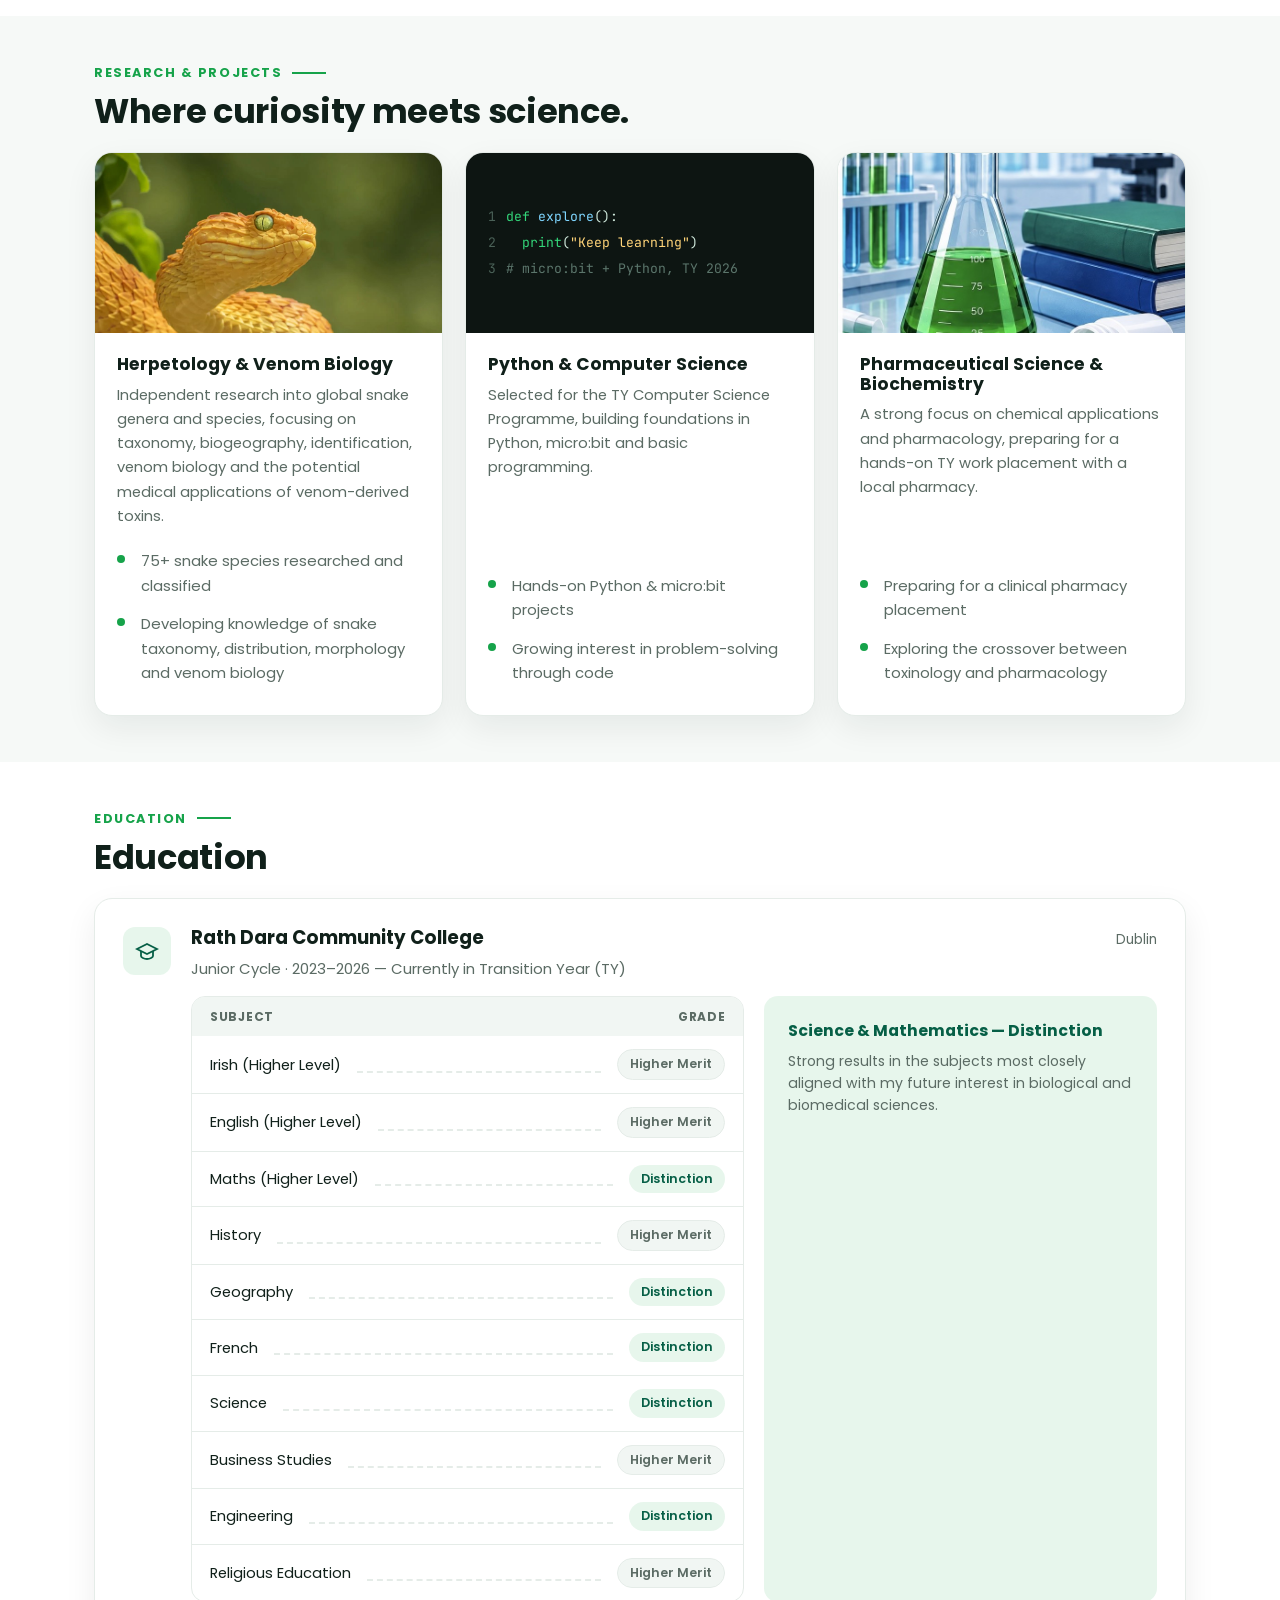
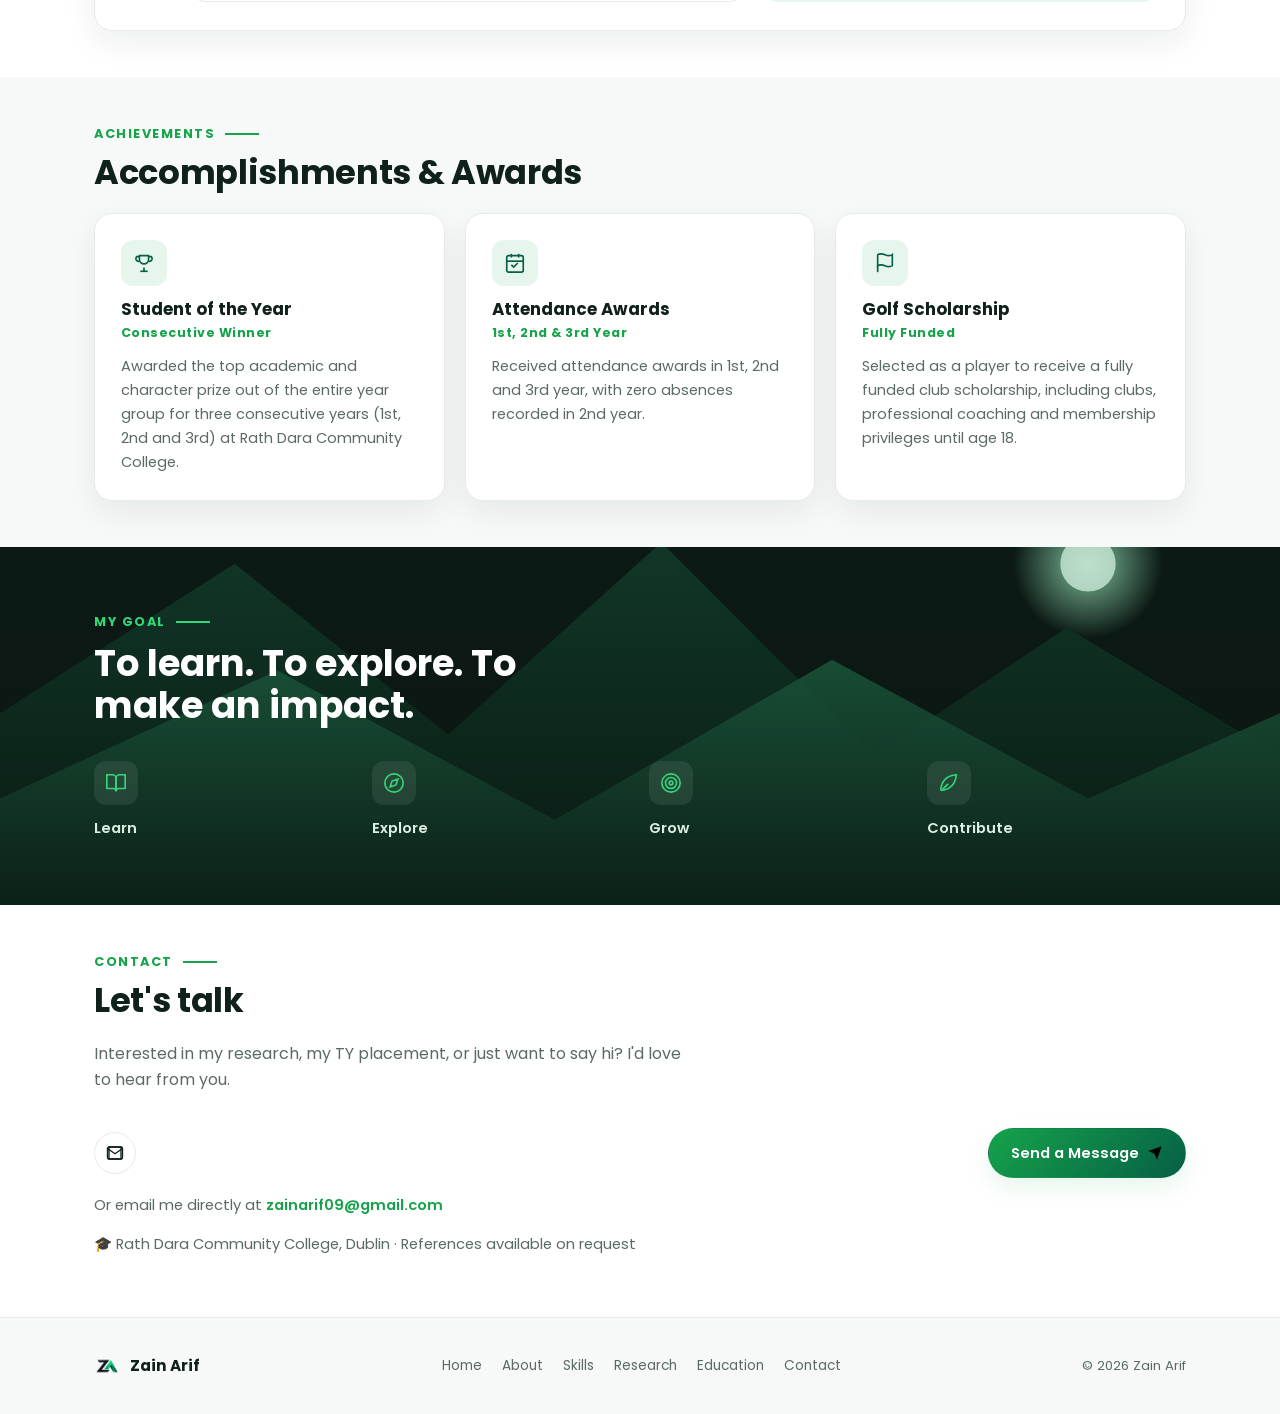
==== commit 26c56544: "Add Science & Mathematics highlight beside the grades table Place a short accent-colored callout nex" ====
--- a/index.html
+++ b/index.html
@@ -269,20 +269,26 @@
             <span class="edu-loc">Dublin</span>
           </div>
           <p class="edu-sub">Junior Cycle · 2023–2026 — Currently in Transition Year (TY)</p>
-          <div class="grades-table-wrap">
-            <div class="grades-head"><span>Subject</span><span>Grade</span></div>
-            <ul class="grades-list">
-              <li><span class="g-subject">Irish (Higher Level)</span><span class="g-leader"></span><span class="grade-pill merit">Higher Merit</span></li>
-              <li><span class="g-subject">English (Higher Level)</span><span class="g-leader"></span><span class="grade-pill merit">Higher Merit</span></li>
-              <li><span class="g-subject">Maths (Higher Level)</span><span class="g-leader"></span><span class="grade-pill distinction">Distinction</span></li>
-              <li><span class="g-subject">History</span><span class="g-leader"></span><span class="grade-pill merit">Higher Merit</span></li>
-              <li><span class="g-subject">Geography</span><span class="g-leader"></span><span class="grade-pill distinction">Distinction</span></li>
-              <li><span class="g-subject">French</span><span class="g-leader"></span><span class="grade-pill distinction">Distinction</span></li>
-              <li><span class="g-subject">Science</span><span class="g-leader"></span><span class="grade-pill distinction">Distinction</span></li>
-              <li><span class="g-subject">Business Studies</span><span class="g-leader"></span><span class="grade-pill merit">Higher Merit</span></li>
-              <li><span class="g-subject">Engineering</span><span class="g-leader"></span><span class="grade-pill distinction">Distinction</span></li>
-              <li><span class="g-subject">Religious Education</span><span class="g-leader"></span><span class="grade-pill merit">Higher Merit</span></li>
-            </ul>
+          <div class="grades-row">
+            <div class="grades-table-wrap">
+              <div class="grades-head"><span>Subject</span><span>Grade</span></div>
+              <ul class="grades-list">
+                <li><span class="g-subject">Irish (Higher Level)</span><span class="g-leader"></span><span class="grade-pill merit">Higher Merit</span></li>
+                <li><span class="g-subject">English (Higher Level)</span><span class="g-leader"></span><span class="grade-pill merit">Higher Merit</span></li>
+                <li><span class="g-subject">Maths (Higher Level)</span><span class="g-leader"></span><span class="grade-pill distinction">Distinction</span></li>
+                <li><span class="g-subject">History</span><span class="g-leader"></span><span class="grade-pill merit">Higher Merit</span></li>
+                <li><span class="g-subject">Geography</span><span class="g-leader"></span><span class="grade-pill distinction">Distinction</span></li>
+                <li><span class="g-subject">French</span><span class="g-leader"></span><span class="grade-pill distinction">Distinction</span></li>
+                <li><span class="g-subject">Science</span><span class="g-leader"></span><span class="grade-pill distinction">Distinction</span></li>
+                <li><span class="g-subject">Business Studies</span><span class="g-leader"></span><span class="grade-pill merit">Higher Merit</span></li>
+                <li><span class="g-subject">Engineering</span><span class="g-leader"></span><span class="grade-pill distinction">Distinction</span></li>
+                <li><span class="g-subject">Religious Education</span><span class="g-leader"></span><span class="grade-pill merit">Higher Merit</span></li>
+              </ul>
+            </div>
+            <div class="grades-highlight">
+              <h4>Science &amp; Mathematics — Distinction</h4>
+              <p>Strong results in the subjects most closely aligned with my future interest in biological and biomedical sciences.</p>
+            </div>
           </div>
         </div>
       </div>
--- a/css/style.css
+++ b/css/style.css
@@ -528,11 +528,37 @@
 .edu-loc { color: var(--text-dim); font-size: .85rem; }
 .edu-sub { color: var(--text-dim); margin: 6px 0 14px; font-size: .93rem; }
 
+.grades-row {
+  display: flex;
+  align-items: stretch;
+  gap: 20px;
+}
 .grades-table-wrap {
-  width: 100%;
+  flex: 1.6;
+  min-width: 0;
   border: 1px solid var(--border);
   border-radius: 14px;
   overflow: hidden;
+  align-self: flex-start;
+}
+.grades-highlight {
+  flex: 1;
+  min-width: 0;
+  background: var(--accent-soft);
+  border-radius: 14px;
+  padding: 22px 24px;
+}
+.grades-highlight h4 {
+  font-size: .98rem;
+  color: var(--accent-dark);
+  margin: 0 0 8px;
+}
+:root[data-theme="dark"] .grades-highlight h4 { color: var(--accent); }
+.grades-highlight p {
+  color: var(--text-dim);
+  font-size: .88rem;
+  line-height: 1.55;
+  margin: 0;
 }
 .grades-head {
   display: flex;
@@ -746,6 +772,7 @@
   .project-grid { grid-template-columns: 1fr; }
   .goal-grid { grid-template-columns: 1fr 1fr; }
   .edu-card { flex-direction: column; padding: 20px; }
+  .grades-row { flex-direction: column; }
   .grades-head, .grades-list li { padding: 10px 14px; }
   .grades-list li { gap: 10px; font-size: .85rem; }
   .grade-pill { font-size: .72rem; padding: 3px 10px; }
